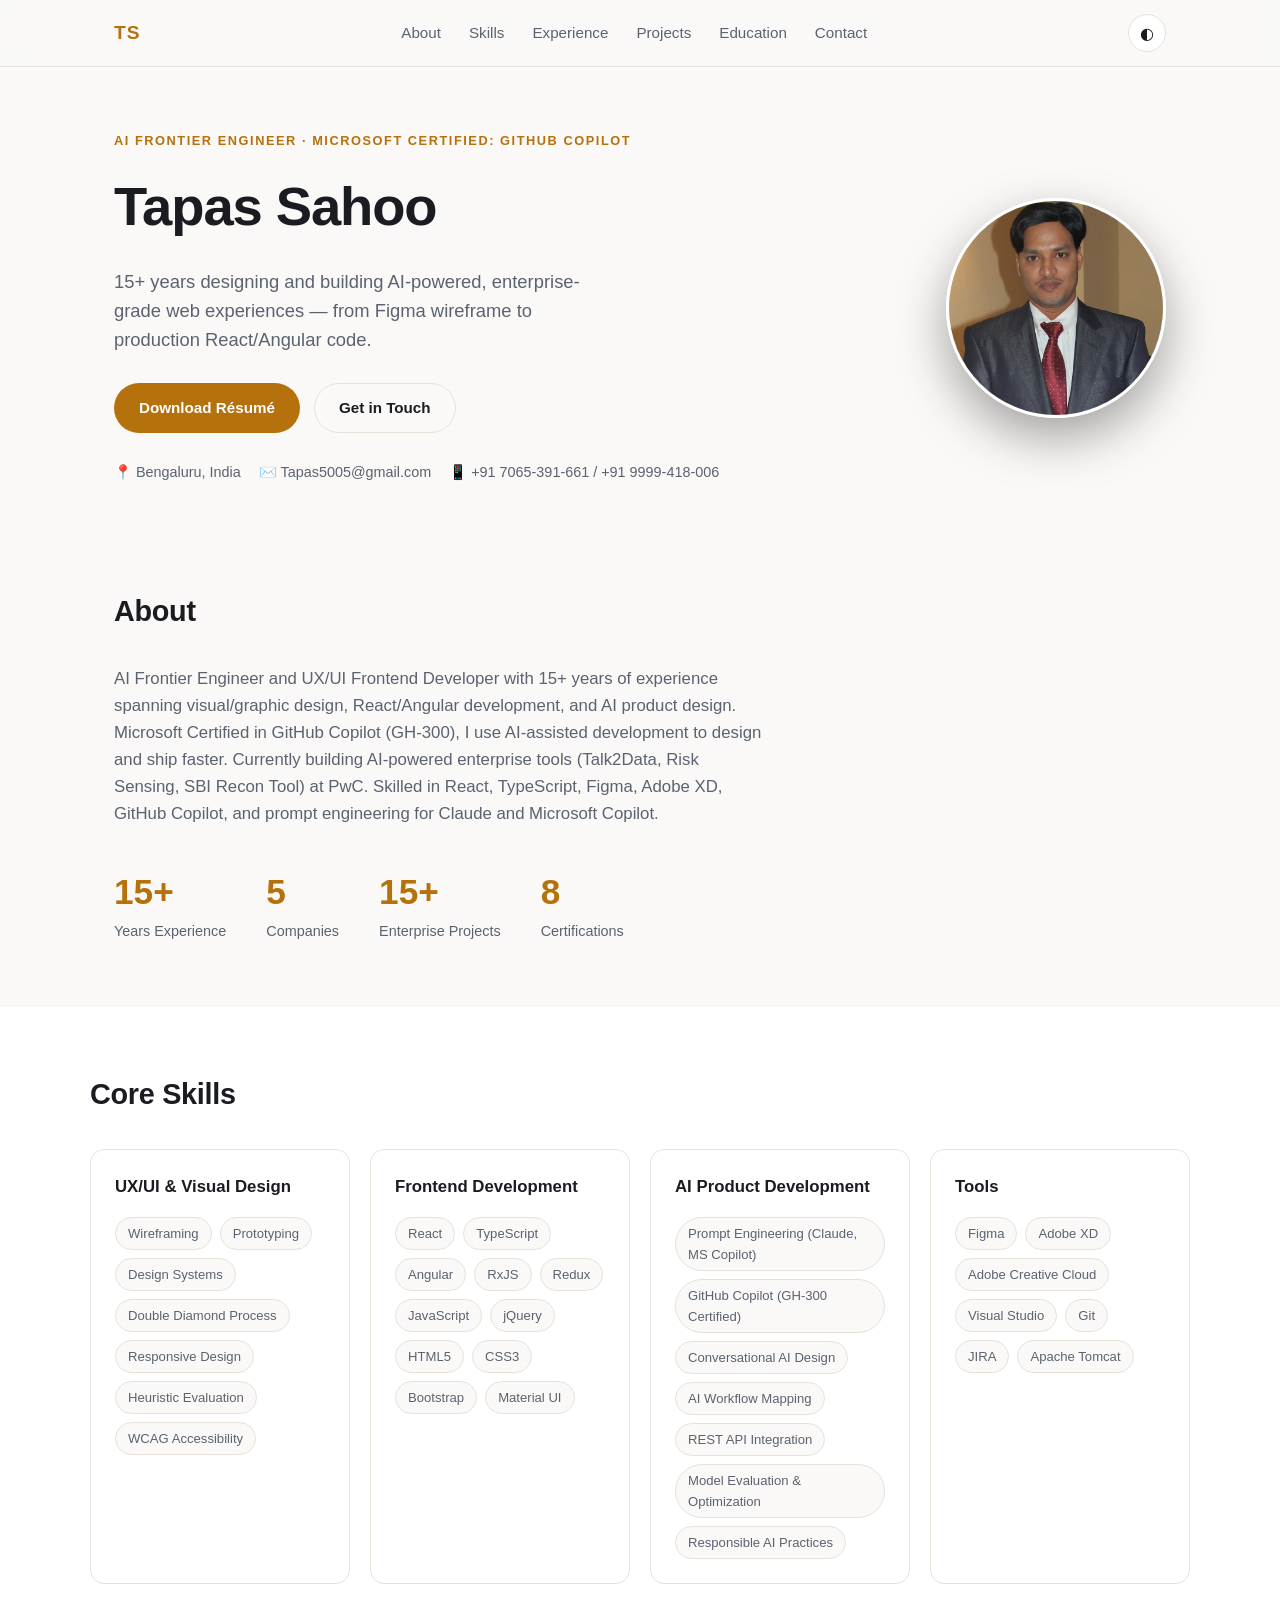
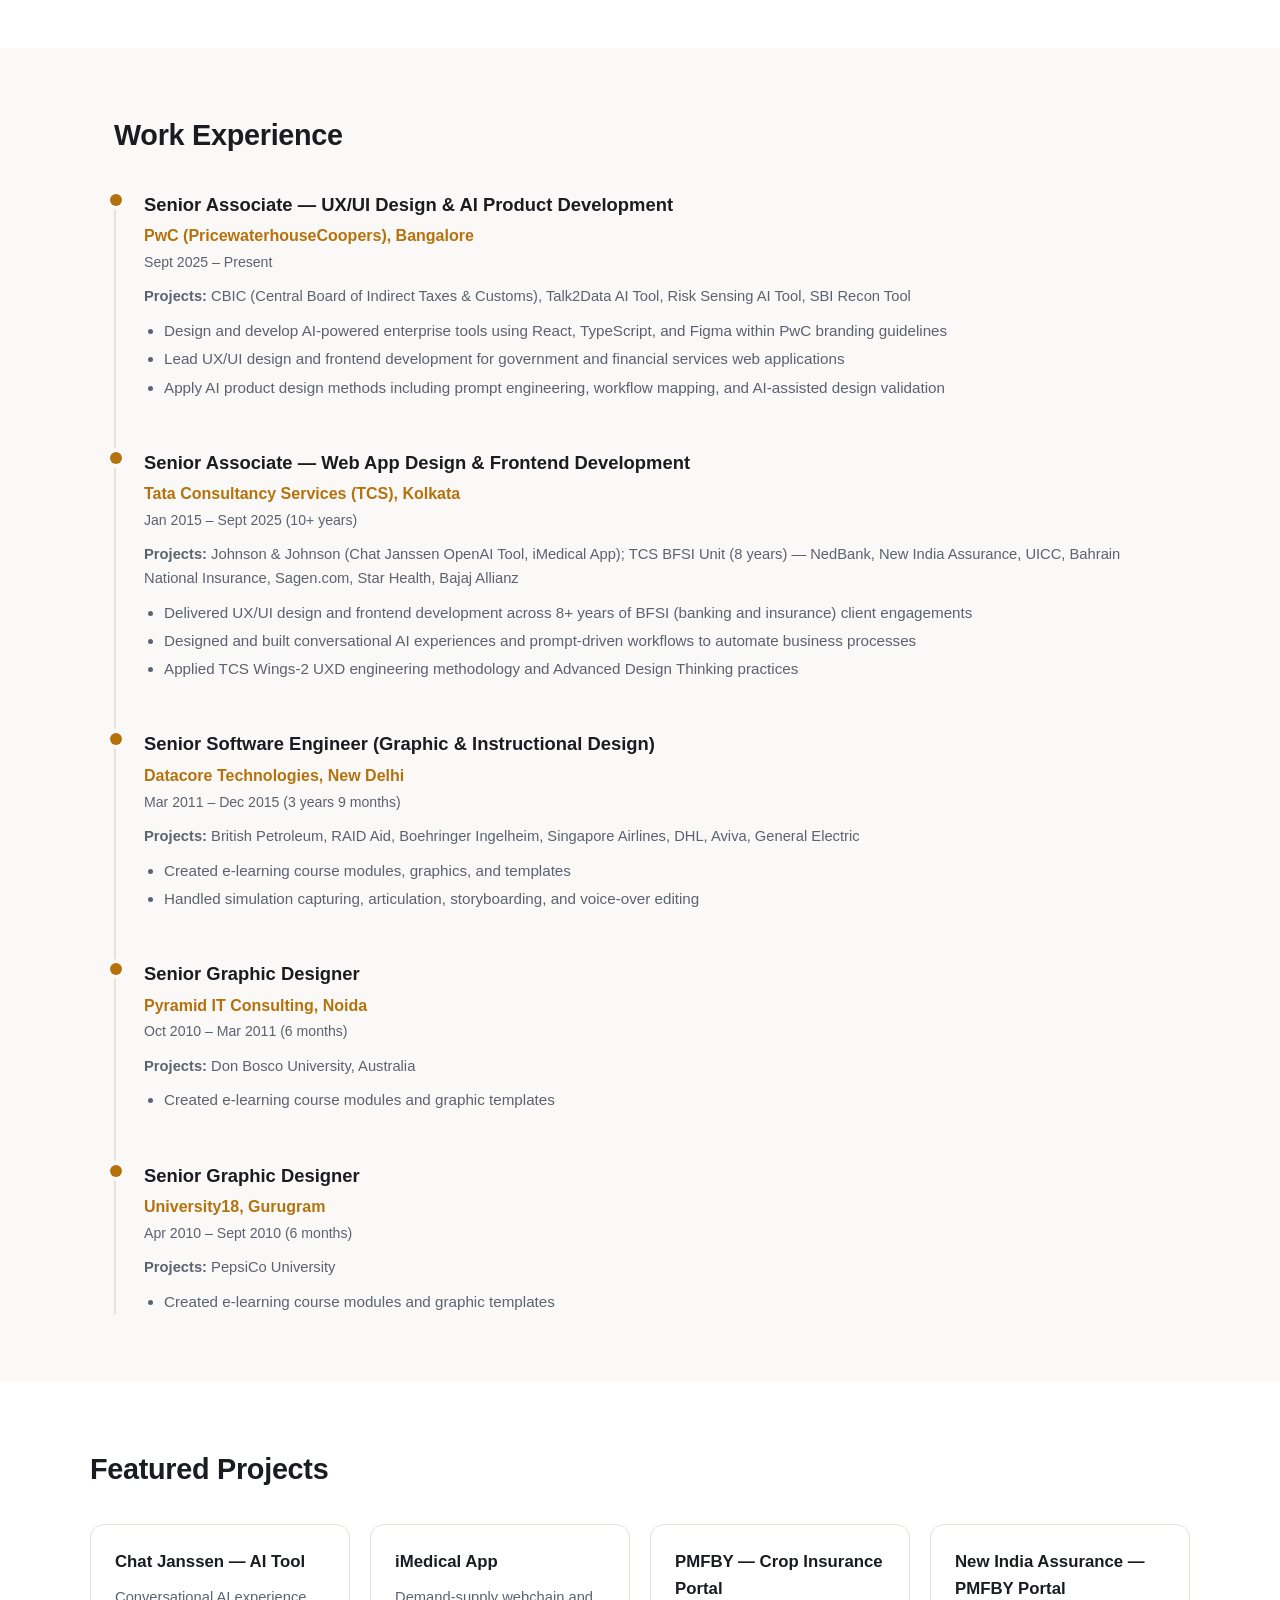
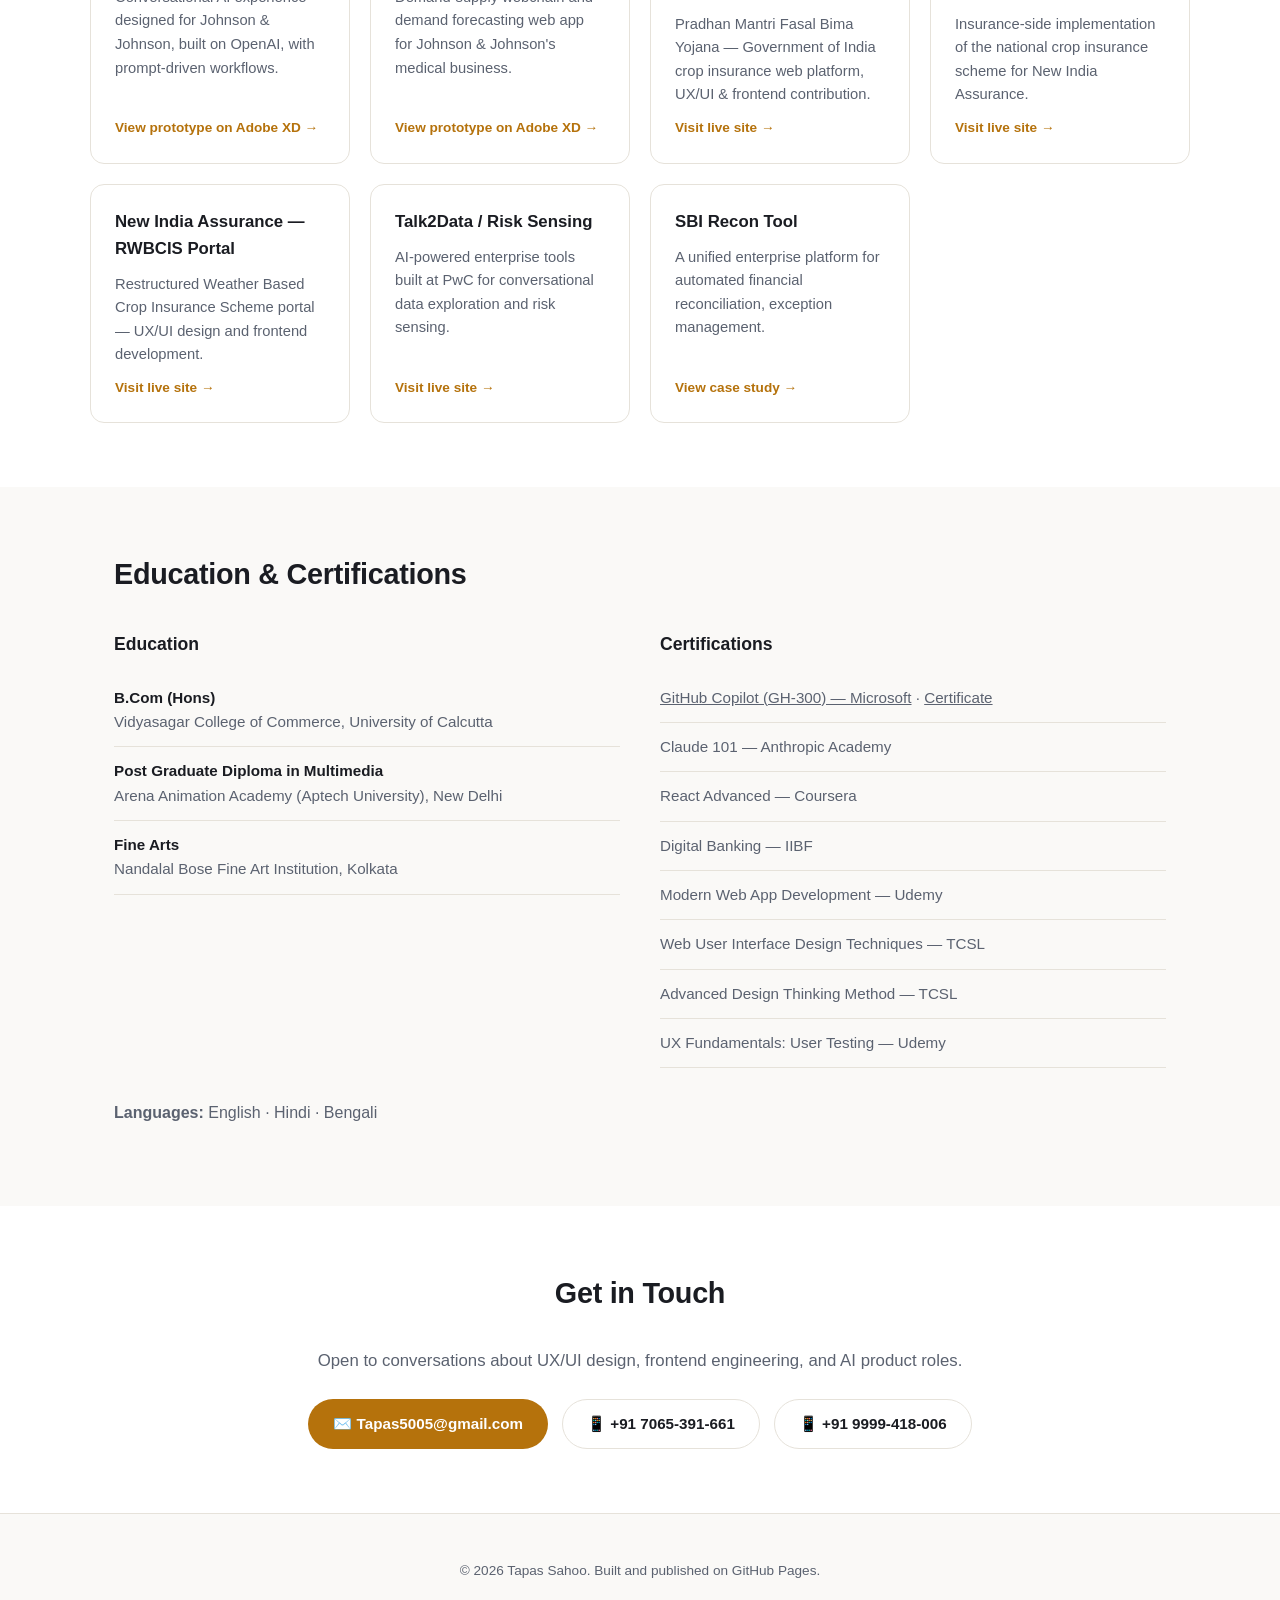
==== index.html @ 39dbfdc1 "Update About section with GitHub Copilot certification Co-Authored-By: Claude Opus 5.5 <noreply@anth" ====
<!DOCTYPE html>
<html lang="en">
<head>
<meta charset="UTF-8">
<meta name="viewport" content="width=device-width, initial-scale=1.0">
<title>Tapas Sahoo — UX/UI Designer &amp; Frontend Developer</title>
<meta name="description" content="Tapas Sahoo — UX/UI Visual Designer, Angular/React Frontend Developer, and AI Product Developer with 15+ years of experience.">
<link rel="icon" href="data:,">
<link rel="stylesheet" href="style.css">
</head>
<body>

<nav id="navbar">
  <div class="nav-inner">
    <a href="#top" class="logo">TS</a>
    <ul class="nav-links">
      <li><a href="#about">About</a></li>
      <li><a href="#skills">Skills</a></li>
      <li><a href="#experience">Experience</a></li>
      <li><a href="#projects">Projects</a></li>
      <li><a href="#education">Education</a></li>
      <li><a href="#contact">Contact</a></li>
    </ul>
    <div class="nav-actions">
      <button id="theme-toggle" aria-label="Toggle color theme">◐</button>
      <button class="nav-toggle" id="nav-toggle" aria-label="Toggle menu">☰</button>
    </div>
  </div>
</nav>

<header id="top" class="hero">
  <div class="hero-inner">
    <div class="hero-text">
      <p class="eyebrow">AI Frontier Engineer · Microsoft Certified: GitHub Copilot</p>
      <h1>Tapas Sahoo</h1>
      <p class="tagline">15+ years designing and building AI-powered, enterprise-grade web experiences — from Figma wireframe to production React/Angular code.</p>
      <div class="hero-cta">
        <a href="assets/Tapas_Sahoo_Resume.pdf" class="btn btn-primary" download>Download Résumé</a>
        <a href="#contact" class="btn btn-outline">Get in Touch</a>
      </div>
      <div class="hero-meta">
        <span>📍 Bengaluru, India</span>
        <span>✉️ Tapas5005@gmail.com</span>
        <span>📱 +91 7065-391-661 / +91 9999-418-006</span>
      </div>
    </div>
    <div class="hero-photo">
      <img src="assets/profile.png" alt="Portrait of Tapas Sahoo">
    </div>
  </div>
</header>

<main>

  <section id="about" class="section">
    <h2 class="section-title">About</h2>
    <p class="about-text">
      AI Frontier Engineer and UX/UI Frontend Developer with 15+ years of experience spanning
      visual/graphic design, React/Angular development, and AI product design. Microsoft Certified in
      GitHub Copilot (GH-300), I use AI-assisted development to design and ship faster. Currently
      building AI-powered enterprise tools (Talk2Data, Risk Sensing, SBI Recon Tool) at PwC. Skilled in
      React, TypeScript, Figma, Adobe XD, GitHub Copilot, and prompt engineering for Claude and
      Microsoft Copilot.
    </p>
    <div class="stat-row">
      <div class="stat"><span class="stat-num">15+</span><span class="stat-label">Years Experience</span></div>
      <div class="stat"><span class="stat-num">5</span><span class="stat-label">Companies</span></div>
      <div class="stat"><span class="stat-num">15+</span><span class="stat-label">Enterprise Projects</span></div>
      <div class="stat"><span class="stat-num">8</span><span class="stat-label">Certifications</span></div>
    </div>
  </section>

  <section id="skills" class="section alt">
    <h2 class="section-title">Core Skills</h2>
    <div class="skills-grid">
      <div class="skill-card">
        <h3>UX/UI &amp; Visual Design</h3>
        <ul class="tag-list">
          <li>Wireframing</li><li>Prototyping</li><li>Design Systems</li>
          <li>Double Diamond Process</li><li>Responsive Design</li>
          <li>Heuristic Evaluation</li><li>WCAG Accessibility</li>
        </ul>
      </div>
      <div class="skill-card">
        <h3>Frontend Development</h3>
        <ul class="tag-list">
          <li>React</li><li>TypeScript</li><li>Angular</li><li>RxJS</li>
          <li>Redux</li><li>JavaScript</li><li>jQuery</li><li>HTML5</li><li>CSS3</li>
          <li>Bootstrap</li><li>Material UI</li>
        </ul>
      </div>
      <div class="skill-card">
        <h3>AI Product Development</h3>
        <ul class="tag-list">
          <li>Prompt Engineering (Claude, MS Copilot)</li>
          <li>GitHub Copilot (GH-300 Certified)</li>
          <li>Conversational AI Design</li>
          <li>AI Workflow Mapping</li>
          <li>REST API Integration</li>
          <li>Model Evaluation &amp; Optimization</li>
          <li>Responsible AI Practices</li>
        </ul>
      </div>
      <div class="skill-card">
        <h3>Tools</h3>
        <ul class="tag-list">
          <li>Figma</li><li>Adobe XD</li><li>Adobe Creative Cloud</li>
          <li>Visual Studio</li><li>Git</li><li>JIRA</li><li>Apache Tomcat</li>
        </ul>
      </div>
    </div>
  </section>

  <section id="experience" class="section">
    <h2 class="section-title">Work Experience</h2>
    <div class="timeline">

      <div class="timeline-item">
        <div class="timeline-marker"></div>
        <div class="timeline-content">
          <h3>Senior Associate — UX/UI Design &amp; AI Product Development</h3>
          <p class="org">PwC (PricewaterhouseCoopers), Bangalore</p>
          <p class="period">Sept 2025 – Present</p>
          <p class="projects"><strong>Projects:</strong> CBIC (Central Board of Indirect Taxes &amp; Customs), Talk2Data AI Tool, Risk Sensing AI Tool, SBI Recon Tool</p>
          <ul>
            <li>Design and develop AI-powered enterprise tools using React, TypeScript, and Figma within PwC branding guidelines</li>
            <li>Lead UX/UI design and frontend development for government and financial services web applications</li>
            <li>Apply AI product design methods including prompt engineering, workflow mapping, and AI-assisted design validation</li>
          </ul>
        </div>
      </div>

      <div class="timeline-item">
        <div class="timeline-marker"></div>
        <div class="timeline-content">
          <h3>Senior Associate — Web App Design &amp; Frontend Development</h3>
          <p class="org">Tata Consultancy Services (TCS), Kolkata</p>
          <p class="period">Jan 2015 – Sept 2025 (10+ years)</p>
          <p class="projects"><strong>Projects:</strong> Johnson &amp; Johnson (Chat Janssen OpenAI Tool, iMedical App); TCS BFSI Unit (8 years) — NedBank, New India Assurance, UICC, Bahrain National Insurance, Sagen.com, Star Health, Bajaj Allianz</p>
          <ul>
            <li>Delivered UX/UI design and frontend development across 8+ years of BFSI (banking and insurance) client engagements</li>
            <li>Designed and built conversational AI experiences and prompt-driven workflows to automate business processes</li>
            <li>Applied TCS Wings-2 UXD engineering methodology and Advanced Design Thinking practices</li>
          </ul>
        </div>
      </div>

      <div class="timeline-item">
        <div class="timeline-marker"></div>
        <div class="timeline-content">
          <h3>Senior Software Engineer (Graphic &amp; Instructional Design)</h3>
          <p class="org">Datacore Technologies, New Delhi</p>
          <p class="period">Mar 2011 – Dec 2015 (3 years 9 months)</p>
          <p class="projects"><strong>Projects:</strong> British Petroleum, RAID Aid, Boehringer Ingelheim, Singapore Airlines, DHL, Aviva, General Electric</p>
          <ul>
            <li>Created e-learning course modules, graphics, and templates</li>
            <li>Handled simulation capturing, articulation, storyboarding, and voice-over editing</li>
          </ul>
        </div>
      </div>

      <div class="timeline-item">
        <div class="timeline-marker"></div>
        <div class="timeline-content">
          <h3>Senior Graphic Designer</h3>
          <p class="org">Pyramid IT Consulting, Noida</p>
          <p class="period">Oct 2010 – Mar 2011 (6 months)</p>
          <p class="projects"><strong>Projects:</strong> Don Bosco University, Australia</p>
          <ul><li>Created e-learning course modules and graphic templates</li></ul>
        </div>
      </div>

      <div class="timeline-item">
        <div class="timeline-marker"></div>
        <div class="timeline-content">
          <h3>Senior Graphic Designer</h3>
          <p class="org">University18, Gurugram</p>
          <p class="period">Apr 2010 – Sept 2010 (6 months)</p>
          <p class="projects"><strong>Projects:</strong> PepsiCo University</p>
          <ul><li>Created e-learning course modules and graphic templates</li></ul>
        </div>
      </div>

    </div>
  </section>

  <section id="projects" class="section alt">
    <h2 class="section-title">Featured Projects</h2>
    <div class="project-grid">

      <a class="project-card" href="https://xd.adobe.com/view/4ef59ac8-f521-4678-82f8-62ddf2e385e3-1ba6/?fullscreen" target="_blank" rel="noopener">
        <h3>Chat Janssen — AI Tool</h3>
        <p>Conversational AI experience designed for Johnson &amp; Johnson, built on OpenAI, with prompt-driven workflows.</p>
        <span class="project-link">View prototype on Adobe XD →</span>
      </a>

      <a class="project-card" href="https://xd.adobe.com/view/1dfa11c8-effb-48db-a36b-4af585bb4c4a-48a9/?fullscreen" target="_blank" rel="noopener">
        <h3>iMedical App</h3>
        <p>Demand-supply webchain and demand forecasting web app for Johnson &amp; Johnson's medical business.</p>
        <span class="project-link">View prototype on Adobe XD →</span>
      </a>

      <a class="project-card" href="https://pmfby.gov.in/" target="_blank" rel="noopener">
        <h3>PMFBY — Crop Insurance Portal</h3>
        <p>Pradhan Mantri Fasal Bima Yojana — Government of India crop insurance web platform, UX/UI &amp; frontend contribution.</p>
        <span class="project-link">Visit live site →</span>
      </a>

      <a class="project-card" href="https://www.newindia.co.in/portal/PMFBY/pmfby.html" target="_blank" rel="noopener">
        <h3>New India Assurance — PMFBY Portal</h3>
        <p>Insurance-side implementation of the national crop insurance scheme for New India Assurance.</p>
        <span class="project-link">Visit live site →</span>
      </a>

      <a class="project-card" href="https://www.newindia.co.in/portal/RWBCIS/rwbcis.html" target="_blank" rel="noopener">
        <h3>New India Assurance — RWBCIS Portal</h3>
        <p>Restructured Weather Based Crop Insurance Scheme portal — UX/UI design and frontend development.</p>
        <span class="project-link">Visit live site →</span>
      </a>

      <a class="project-card" href="https://x5z1m-wa-windows-fmffdzadd9e8hzhd.centralindia-01.azurewebsites.net/" target="_blank" rel="noopener">
        <h3>Talk2Data / Risk Sensing</h3>
        <p>AI-powered enterprise tools built at PwC for conversational data exploration and risk sensing.</p>
        <span class="project-link">Visit live site →</span>
      </a>

      <a class="project-card" href="sbi-recon-case-study.html">
        <h3>SBI Recon Tool</h3>
        <p>A unified enterprise platform for automated financial reconciliation, exception management.</p>
        <span class="project-link">View case study →</span>
      </a>

    </div>
  </section>

  <section id="education" class="section">
    <h2 class="section-title">Education &amp; Certifications</h2>
    <div class="two-col">
      <div>
        <h3 class="sub-title">Education</h3>
        <ul class="plain-list">
          <li><strong>B.Com (Hons)</strong><br>Vidyasagar College of Commerce, University of Calcutta</li>
          <li><strong>Post Graduate Diploma in Multimedia</strong><br>Arena Animation Academy (Aptech University), New Delhi</li>
          <li><strong>Fine Arts</strong><br>Nandalal Bose Fine Art Institution, Kolkata</li>
        </ul>
      </div>
      <div>
        <h3 class="sub-title">Certifications</h3>
        <ul class="plain-list">
          <li><a href="https://learn.microsoft.com/en-us/users/tapassahoo-8082/credentials/certification/github-copilot?tab=credentials-tab" target="_blank" rel="noopener">GitHub Copilot (GH-300) — Microsoft</a> · <a href="assets/Certification%20-%20MS-GH-300.pdf" target="_blank" rel="noopener">Certificate</a></li>
          <li>Claude 101 — Anthropic Academy</li>
          <li>React Advanced — Coursera</li>
          <li>Digital Banking — IIBF</li>
          <li>Modern Web App Development — Udemy</li>
          <li>Web User Interface Design Techniques — TCSL</li>
          <li>Advanced Design Thinking Method — TCSL</li>
          <li>UX Fundamentals: User Testing — Udemy</li>
        </ul>
      </div>
    </div>
    <p class="languages"><strong>Languages:</strong> English · Hindi · Bengali</p>
  </section>

  <section id="contact" class="section alt contact-section">
    <h2 class="section-title">Get in Touch</h2>
    <p class="about-text">Open to conversations about UX/UI design, frontend engineering, and AI product roles.</p>
    <div class="contact-links">
      <a href="mailto:Tapas5005@gmail.com" class="btn btn-primary">✉️ Tapas5005@gmail.com</a>
      <a href="tel:+917065391661" class="btn btn-outline">📱 +91 7065-391-661</a>
      <a href="tel:+919999418006" class="btn btn-outline">📱 +91 9999-418-006</a>
    </div>
  </section>

</main>

<footer>
  <p>&copy; <span id="year"></span> Tapas Sahoo. Built and published on GitHub Pages.</p>
</footer>

<script src="script.js"></script>
</body>
</html>
---- style.css ----
:root {
  --bg: #0f1115;
  --bg-alt: #161923;
  --surface: #1c2030;
  --text: #eef0f4;
  --text-muted: #a3aab8;
  --accent: #e8a13d;
  --accent-text: #1a1200;
  --border: #2a2f42;
  --radius: 14px;
  --max-width: 1100px;
}

:root[data-theme="light"] {
  --bg: #faf9f7;
  --bg-alt: #ffffff;
  --surface: #ffffff;
  --text: #1a1c22;
  --text-muted: #5b6270;
  --accent: #b5720c;
  --accent-text: #ffffff;
  --border: #e6e2da;
}

@media (prefers-color-scheme: light) {
  :root:not([data-theme="dark"]) {
    --bg: #faf9f7;
    --bg-alt: #ffffff;
    --surface: #ffffff;
    --text: #1a1c22;
    --text-muted: #5b6270;
    --accent: #b5720c;
    --accent-text: #ffffff;
    --border: #e6e2da;
  }
}

* { box-sizing: border-box; }

html { scroll-behavior: smooth; }

body {
  margin: 0;
  background: var(--bg);
  color: var(--text);
  font-family: -apple-system, BlinkMacSystemFont, "Segoe UI", Roboto, Helvetica, Arial, sans-serif;
  line-height: 1.6;
  transition: background 0.2s ease, color 0.2s ease;
}

a { color: inherit; }

img { max-width: 100%; display: block; }

/* Nav */
#navbar {
  position: sticky;
  top: 0;
  z-index: 50;
  background: color-mix(in srgb, var(--bg) 85%, transparent);
  backdrop-filter: blur(10px);
  border-bottom: 1px solid var(--border);
}

.nav-inner {
  max-width: var(--max-width);
  margin: 0 auto;
  padding: 14px 24px;
  display: flex;
  align-items: center;
  justify-content: space-between;
  gap: 16px;
}

.logo {
  font-weight: 700;
  font-size: 1.2rem;
  text-decoration: none;
  color: var(--accent);
  letter-spacing: 0.05em;
}

.nav-links {
  list-style: none;
  display: flex;
  gap: 28px;
  margin: 0;
  padding: 0;
}

.nav-links a {
  text-decoration: none;
  color: var(--text-muted);
  font-size: 0.95rem;
  font-weight: 500;
}

.nav-links a:hover { color: var(--accent); }

.nav-actions { display: flex; align-items: center; gap: 8px; }

#theme-toggle, .nav-toggle {
  background: var(--surface);
  border: 1px solid var(--border);
  color: var(--text);
  width: 38px;
  height: 38px;
  border-radius: 50%;
  cursor: pointer;
  font-size: 1rem;
}

.nav-toggle { display: none; border-radius: 8px; }

/* Hero */
.hero {
  max-width: var(--max-width);
  margin: 0 auto;
  padding: 64px 24px 40px;
}

.hero-inner {
  display: flex;
  align-items: center;
  gap: 48px;
  justify-content: space-between;
}

.hero-text { flex: 1 1 480px; }

.eyebrow {
  color: var(--accent);
  text-transform: uppercase;
  letter-spacing: 0.12em;
  font-size: 0.8rem;
  font-weight: 700;
  margin: 0 0 12px;
}

.hero h1 {
  font-size: clamp(2.2rem, 5vw, 3.4rem);
  margin: 0 0 16px;
  font-weight: 800;
  letter-spacing: -0.02em;
}

.tagline {
  color: var(--text-muted);
  font-size: 1.15rem;
  max-width: 46ch;
  margin: 0 0 28px;
}

.hero-cta { display: flex; gap: 14px; flex-wrap: wrap; margin-bottom: 28px; }

.btn {
  display: inline-block;
  padding: 12px 24px;
  border-radius: 999px;
  text-decoration: none;
  font-weight: 600;
  font-size: 0.95rem;
  border: 1px solid transparent;
  transition: transform 0.15s ease, opacity 0.15s ease;
}

.btn:hover { transform: translateY(-2px); }

.btn-primary { background: var(--accent); color: var(--accent-text); }

.btn-outline { border-color: var(--border); color: var(--text); }

.hero-meta {
  display: flex;
  flex-wrap: wrap;
  gap: 18px;
  color: var(--text-muted);
  font-size: 0.9rem;
}

.hero-photo {
  flex: 0 0 220px;
  width: 220px;
  height: 220px;
  border-radius: 50%;
  overflow: hidden;
  border: 3px solid var(--surface);
  box-shadow: 0 20px 50px rgba(0,0,0,0.35);
}

.hero-photo img { width: 100%; height: 100%; object-fit: cover; }

/* Sections */
.section {
  max-width: var(--max-width);
  margin: 0 auto;
  padding: 64px 24px;
}

.section.alt { background: var(--bg-alt); max-width: 100%; }
.section.alt > * { max-width: var(--max-width); margin-left: auto; margin-right: auto; }
.section.alt .skills-grid,
.section.alt .project-grid { max-width: var(--max-width); margin-left: auto; margin-right: auto; }

.section-title {
  font-size: 1.8rem;
  font-weight: 800;
  margin: 0 0 32px;
  letter-spacing: -0.01em;
}

.about-text {
  color: var(--text-muted);
  font-size: 1.05rem;
  max-width: 70ch;
}

.stat-row {
  display: flex;
  gap: 40px;
  flex-wrap: wrap;
  margin-top: 36px;
}

.stat { display: flex; flex-direction: column; }

.stat-num { font-size: 2.2rem; font-weight: 800; color: var(--accent); }

.stat-label { color: var(--text-muted); font-size: 0.9rem; }

/* Skills */
.skills-grid {
  display: grid;
  grid-template-columns: repeat(auto-fit, minmax(240px, 1fr));
  gap: 20px;
}

.skill-card {
  background: var(--surface);
  border: 1px solid var(--border);
  border-radius: var(--radius);
  padding: 24px;
}

.skill-card h3 { margin: 0 0 16px; font-size: 1.05rem; }

.tag-list {
  list-style: none;
  padding: 0;
  margin: 0;
  display: flex;
  flex-wrap: wrap;
  gap: 8px;
}

.tag-list li {
  background: var(--bg);
  border: 1px solid var(--border);
  padding: 5px 12px;
  border-radius: 999px;
  font-size: 0.82rem;
  color: var(--text-muted);
}

/* Timeline */
.timeline { position: relative; padding-left: 28px; border-left: 2px solid var(--border); }

.timeline-item { position: relative; padding-bottom: 44px; }

.timeline-item:last-child { padding-bottom: 0; }

.timeline-marker {
  position: absolute;
  left: -34px;
  top: 4px;
  width: 12px;
  height: 12px;
  border-radius: 50%;
  background: var(--accent);
  box-shadow: 0 0 0 4px var(--bg);
}

.timeline-content h3 { margin: 0 0 4px; font-size: 1.15rem; }

.org { margin: 0; font-weight: 600; color: var(--accent); }

.period { margin: 2px 0 12px; color: var(--text-muted); font-size: 0.88rem; }

.projects { color: var(--text-muted); font-size: 0.92rem; margin: 0 0 10px; }

.timeline-content ul { margin: 0; padding-left: 20px; color: var(--text-muted); font-size: 0.95rem; }

.timeline-content li { margin-bottom: 4px; }

/* Projects */
.project-grid {
  display: grid;
  grid-template-columns: repeat(auto-fit, minmax(260px, 1fr));
  gap: 20px;
}

.project-card {
  background: var(--surface);
  border: 1px solid var(--border);
  border-radius: var(--radius);
  padding: 24px;
  text-decoration: none;
  color: var(--text);
  display: flex;
  flex-direction: column;
  gap: 10px;
  transition: transform 0.15s ease, border-color 0.15s ease;
}

.project-card:hover { transform: translateY(-3px); border-color: var(--accent); }

.project-card h3 { margin: 0; font-size: 1.05rem; }

.project-card p { margin: 0; color: var(--text-muted); font-size: 0.92rem; flex: 1; }

.project-link { color: var(--accent); font-size: 0.85rem; font-weight: 600; }

.project-link-muted { color: var(--text-muted); }

.project-card-static { cursor: default; }
.project-card-static:hover { transform: none; border-color: var(--border); }

/* Education */
.two-col {
  display: grid;
  grid-template-columns: repeat(auto-fit, minmax(260px, 1fr));
  gap: 40px;
}

.sub-title { font-size: 1.1rem; margin: 0 0 16px; }

.plain-list { list-style: none; padding: 0; margin: 0; }

.plain-list li {
  padding: 12px 0;
  border-bottom: 1px solid var(--border);
  color: var(--text-muted);
  font-size: 0.95rem;
}

.plain-list li strong { color: var(--text); }

.languages { margin-top: 32px; color: var(--text-muted); }

/* Contact */
.contact-section { text-align: center; }

.contact-links {
  display: flex;
  gap: 14px;
  justify-content: center;
  flex-wrap: wrap;
  margin-top: 24px;
}

footer {
  text-align: center;
  padding: 32px 24px;
  color: var(--text-muted);
  font-size: 0.85rem;
  border-top: 1px solid var(--border);
}

/* Responsive */
@media (max-width: 720px) {
  .hero-inner { flex-direction: column-reverse; text-align: center; }
  .hero-cta, .hero-meta, .contact-links { justify-content: center; }
  .nav-links {
    display: none;
    position: absolute;
    top: 100%;
    left: 0;
    right: 0;
    background: var(--bg-alt);
    border-bottom: 1px solid var(--border);
    flex-direction: column;
    gap: 0;
    padding: 8px 24px;
  }
  .nav-links.open { display: flex; }
  .nav-links li { padding: 12px 0; border-bottom: 1px solid var(--border); }
  .nav-links li:last-child { border-bottom: none; }
  .nav-toggle { display: inline-block; }
  .hero-photo { width: 160px; height: 160px; }
}
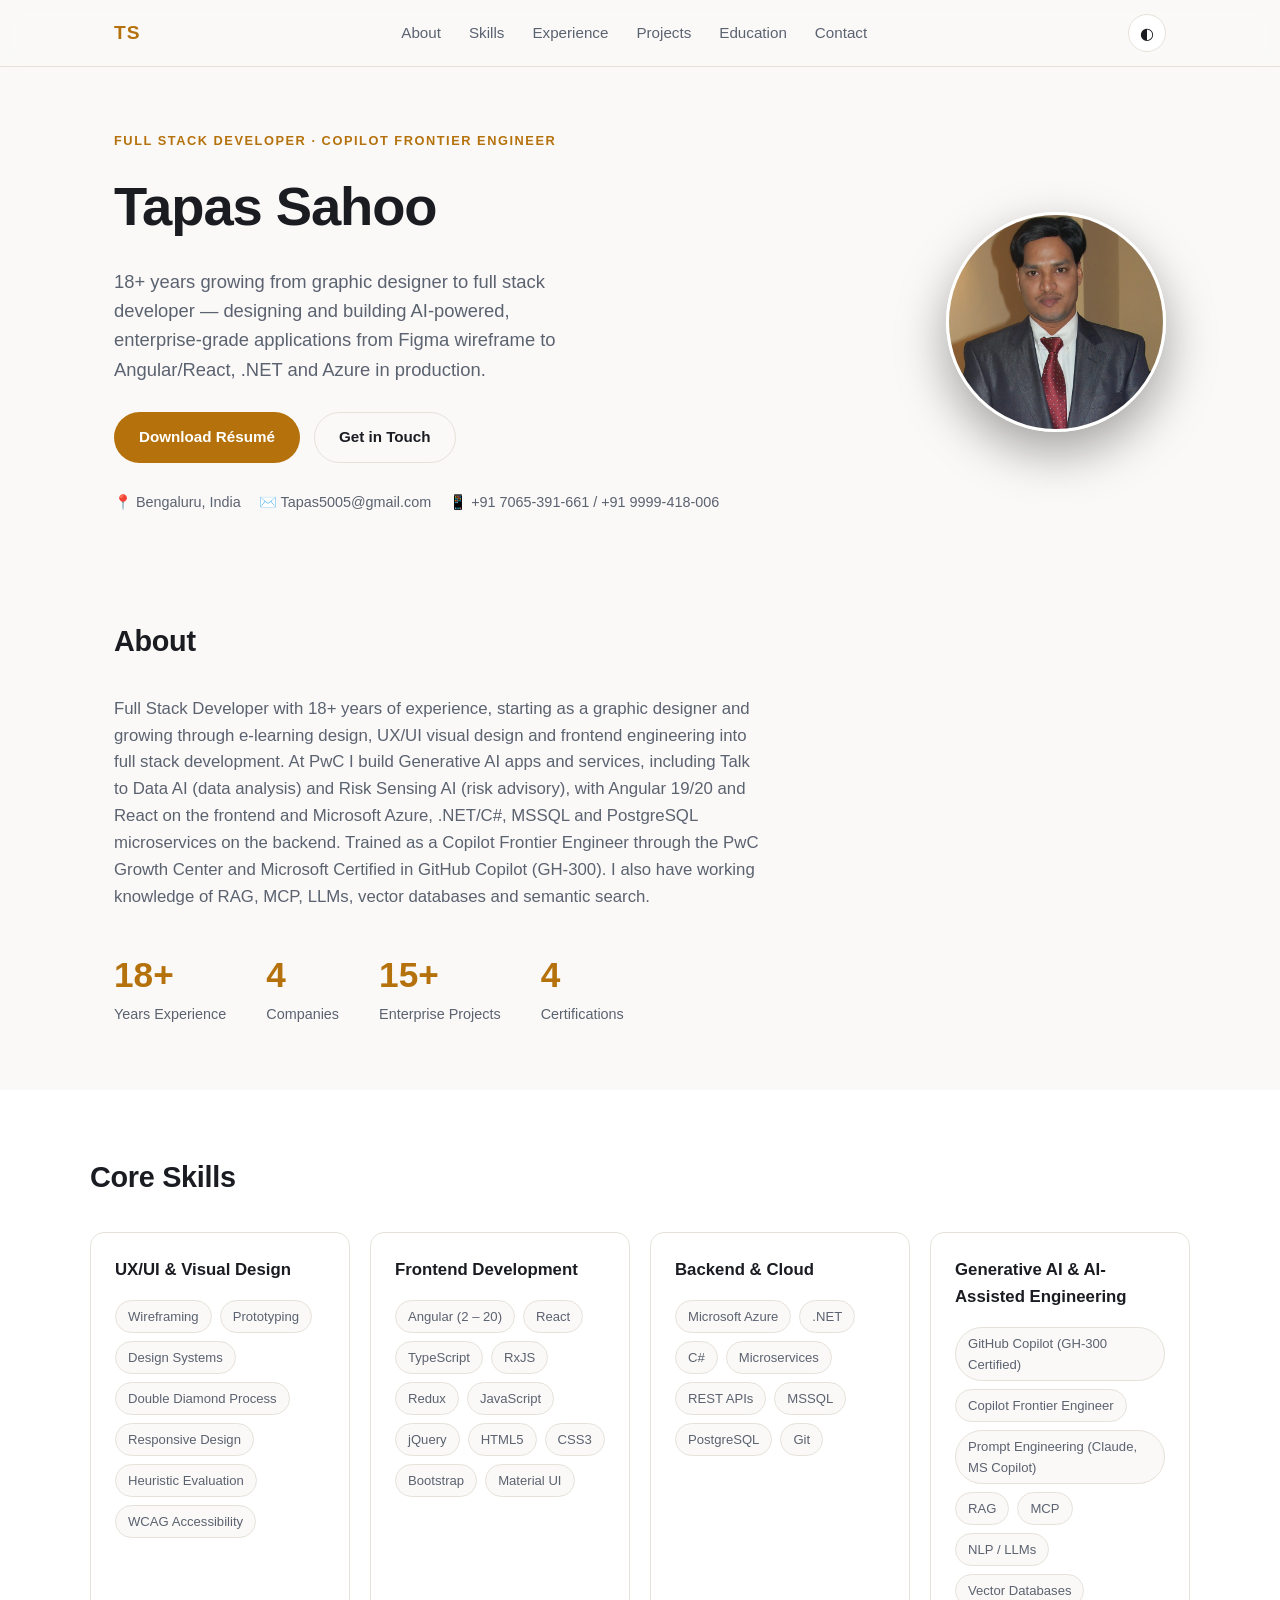
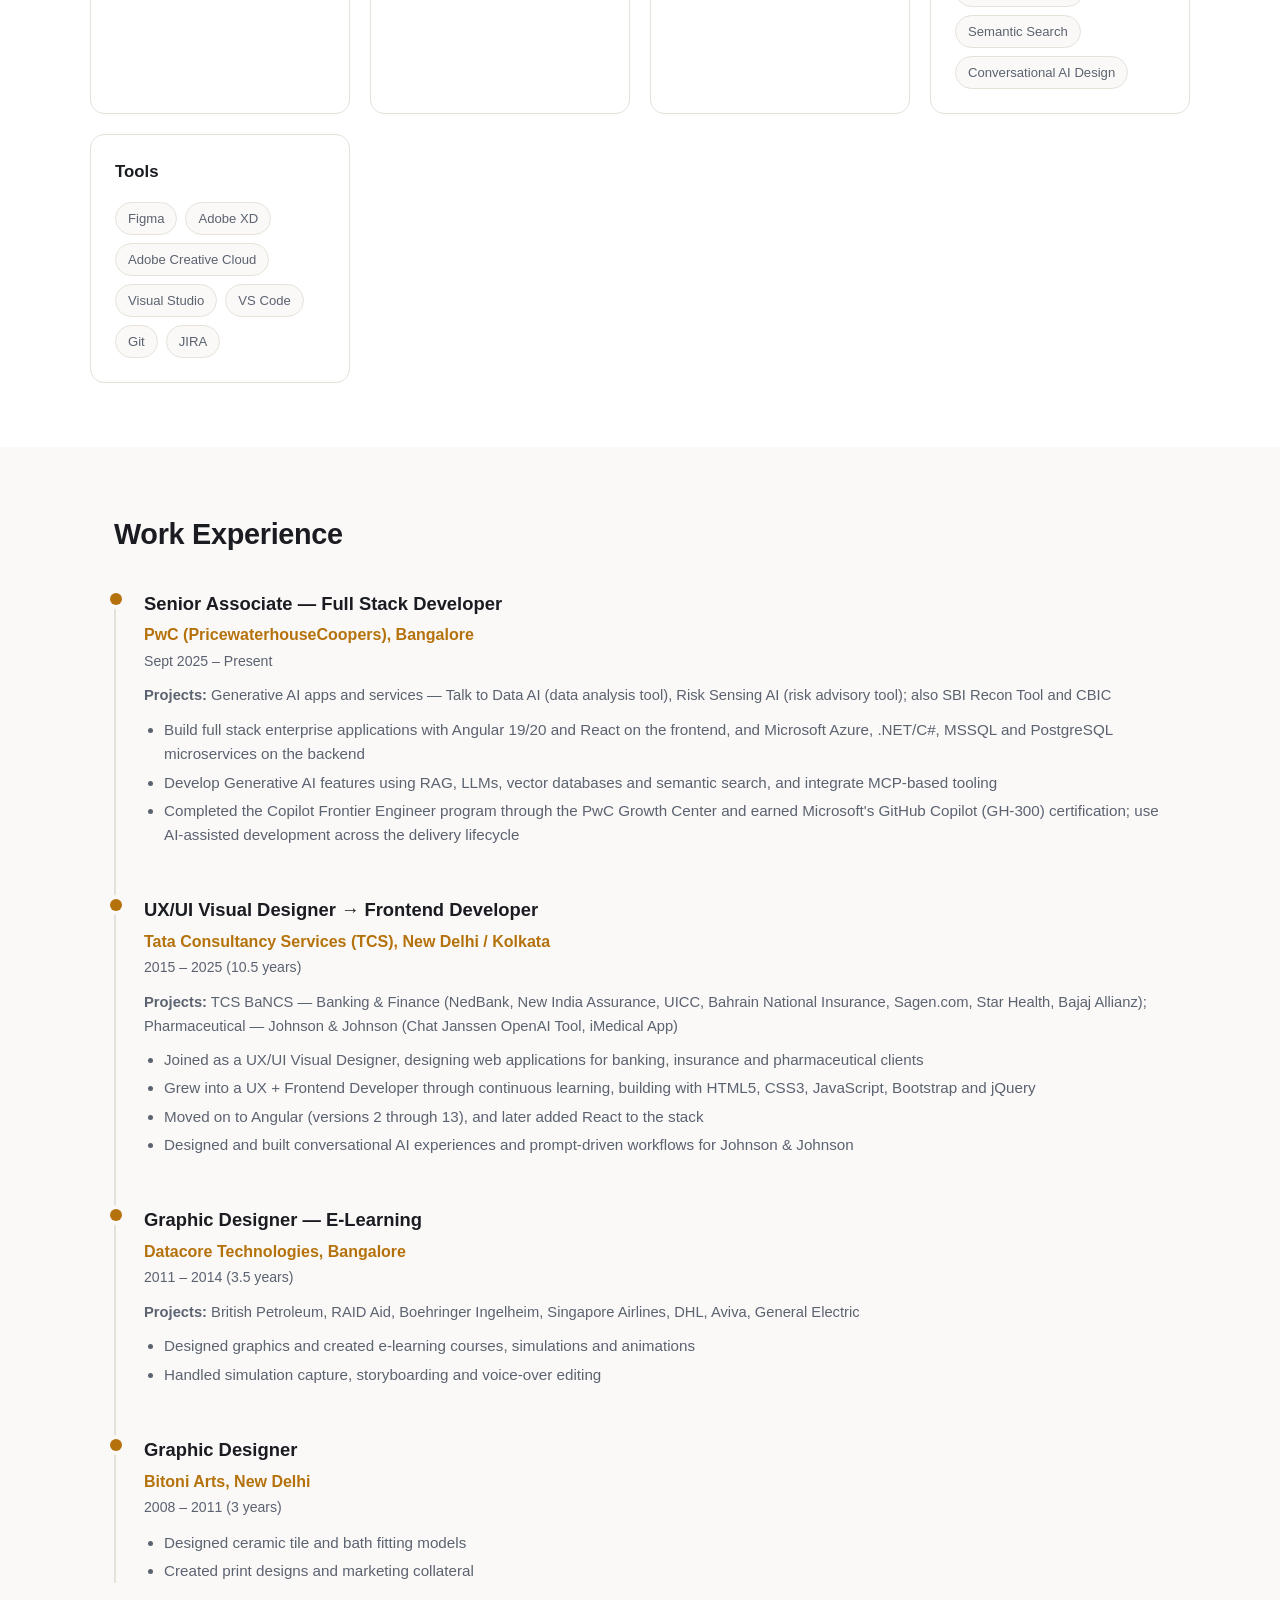
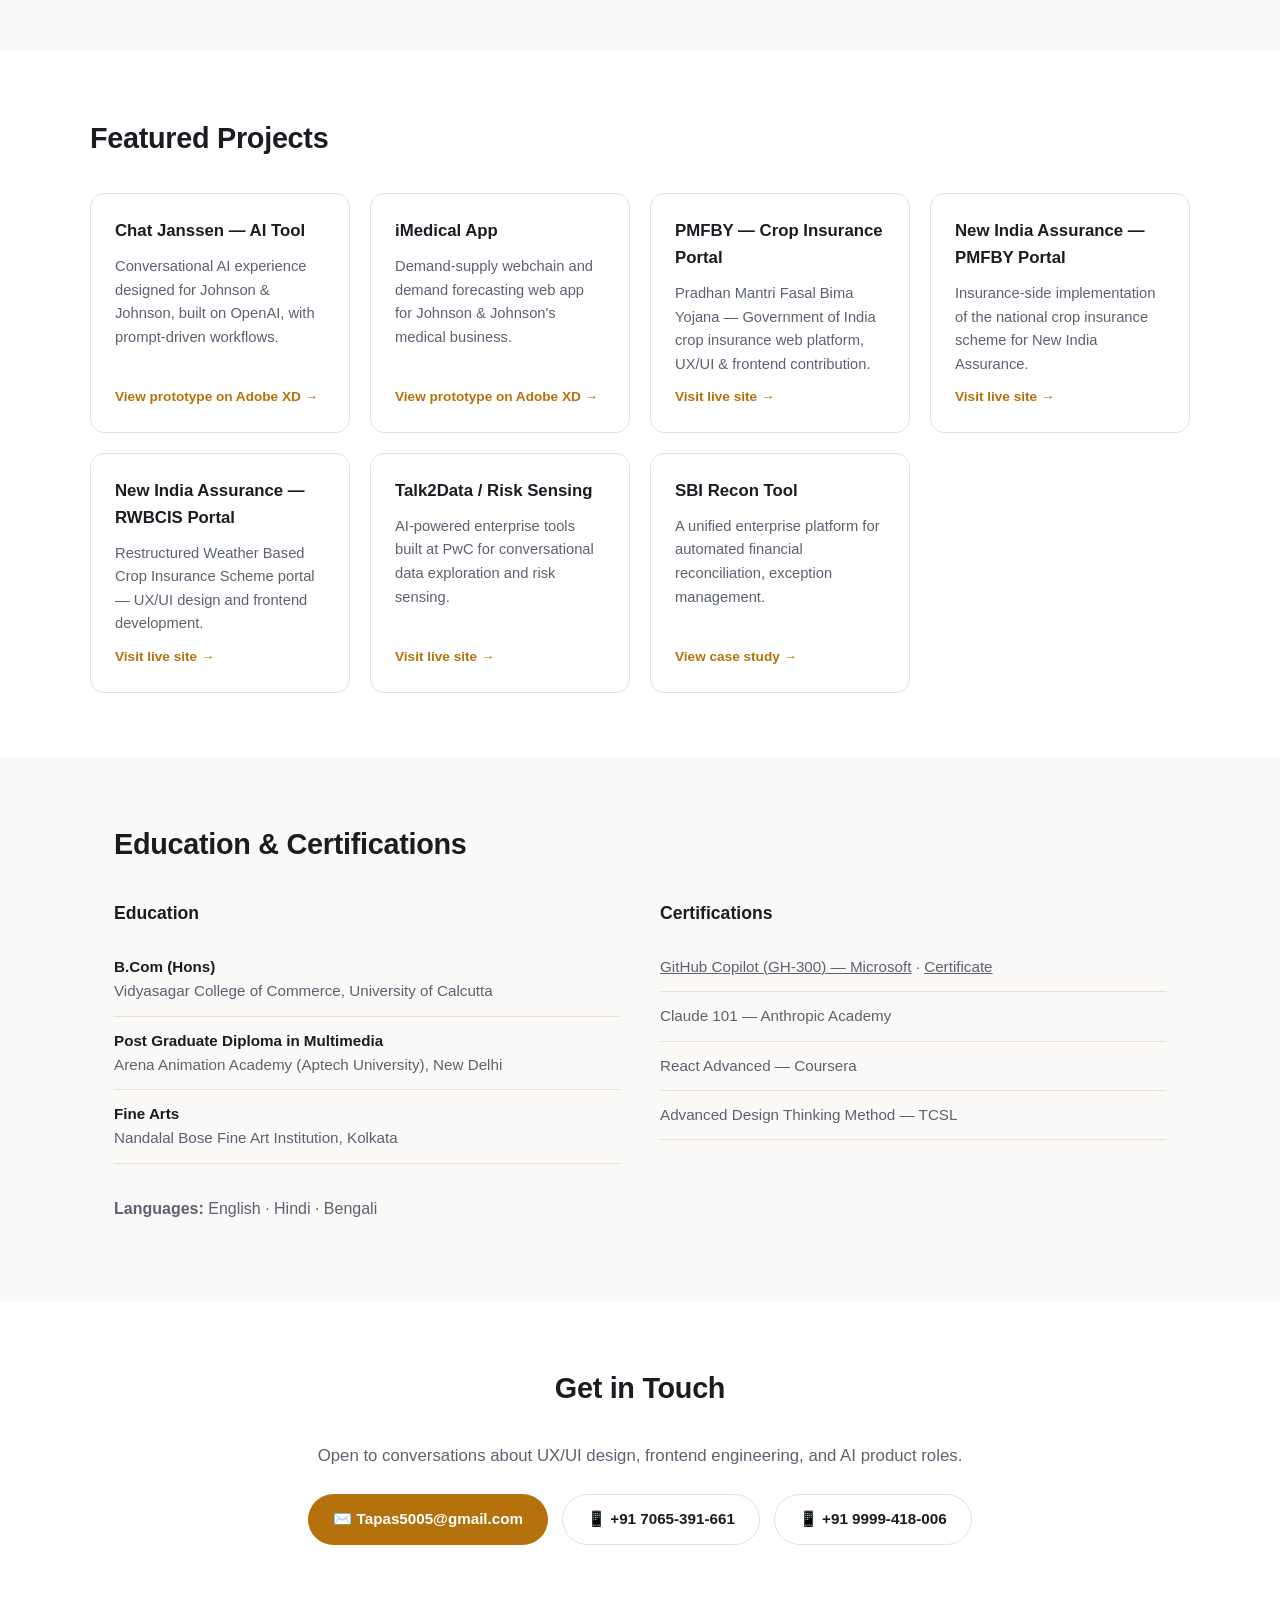
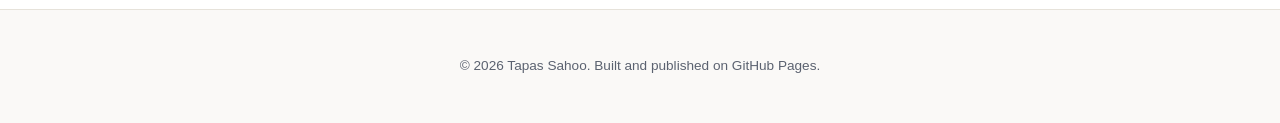
==== commit 21d1722f: "Update resume and portfolio: full stack role, career history, certifications Co-Authored-By: Claude " ====
--- a/index.html
+++ b/index.html
@@ -3,8 +3,8 @@
 <head>
 <meta charset="UTF-8">
 <meta name="viewport" content="width=device-width, initial-scale=1.0">
-<title>Tapas Sahoo — UX/UI Designer &amp; Frontend Developer</title>
-<meta name="description" content="Tapas Sahoo — UX/UI Visual Designer, Angular/React Frontend Developer, and AI Product Developer with 15+ years of experience.">
+<title>Tapas Sahoo — Full Stack Developer &amp; UX/UI Designer</title>
+<meta name="description" content="Tapas Sahoo — Full Stack Developer (Angular/React, .NET, Azure), UX/UI Designer and Copilot Frontier Engineer with 18+ years of experience.">
 <link rel="icon" href="data:,">
 <link rel="stylesheet" href="style.css">
 </head>
@@ -31,9 +31,9 @@
 <header id="top" class="hero">
   <div class="hero-inner">
     <div class="hero-text">
-      <p class="eyebrow">AI Frontier Engineer · Microsoft Certified: GitHub Copilot</p>
+      <p class="eyebrow">Full Stack Developer · Copilot Frontier Engineer</p>
       <h1>Tapas Sahoo</h1>
-      <p class="tagline">15+ years designing and building AI-powered, enterprise-grade web experiences — from Figma wireframe to production React/Angular code.</p>
+      <p class="tagline">18+ years growing from graphic designer to full stack developer — designing and building AI-powered, enterprise-grade applications from Figma wireframe to Angular/React, .NET and Azure in production.</p>
       <div class="hero-cta">
         <a href="assets/Tapas_Sahoo_Resume.pdf" class="btn btn-primary" download>Download Résumé</a>
         <a href="#contact" class="btn btn-outline">Get in Touch</a>
@@ -55,18 +55,19 @@
   <section id="about" class="section">
     <h2 class="section-title">About</h2>
     <p class="about-text">
-      AI Frontier Engineer and UX/UI Frontend Developer with 15+ years of experience spanning
-      visual/graphic design, React/Angular development, and AI product design. Microsoft Certified in
-      GitHub Copilot (GH-300), I use AI-assisted development to design and ship faster. Currently
-      building AI-powered enterprise tools (Talk2Data, Risk Sensing, SBI Recon Tool) at PwC. Skilled in
-      React, TypeScript, Figma, Adobe XD, GitHub Copilot, and prompt engineering for Claude and
-      Microsoft Copilot.
+      Full Stack Developer with 18+ years of experience, starting as a graphic designer and growing
+      through e-learning design, UX/UI visual design and frontend engineering into full stack development.
+      At PwC I build Generative AI apps and services, including Talk to Data AI (data analysis) and
+      Risk Sensing AI (risk advisory), with Angular 19/20 and React on the frontend and Microsoft Azure,
+      .NET/C#, MSSQL and PostgreSQL microservices on the backend. Trained as a Copilot Frontier Engineer
+      through the PwC Growth Center and Microsoft Certified in GitHub Copilot (GH-300). I also have working
+      knowledge of RAG, MCP, LLMs, vector databases and semantic search.
     </p>
     <div class="stat-row">
-      <div class="stat"><span class="stat-num">15+</span><span class="stat-label">Years Experience</span></div>
-      <div class="stat"><span class="stat-num">5</span><span class="stat-label">Companies</span></div>
+      <div class="stat"><span class="stat-num">18+</span><span class="stat-label">Years Experience</span></div>
+      <div class="stat"><span class="stat-num">4</span><span class="stat-label">Companies</span></div>
       <div class="stat"><span class="stat-num">15+</span><span class="stat-label">Enterprise Projects</span></div>
-      <div class="stat"><span class="stat-num">8</span><span class="stat-label">Certifications</span></div>
+      <div class="stat"><span class="stat-num">4</span><span class="stat-label">Certifications</span></div>
     </div>
   </section>
 
@@ -84,28 +85,34 @@
       <div class="skill-card">
         <h3>Frontend Development</h3>
         <ul class="tag-list">
-          <li>React</li><li>TypeScript</li><li>Angular</li><li>RxJS</li>
+          <li>Angular (2 – 20)</li><li>React</li><li>TypeScript</li><li>RxJS</li>
           <li>Redux</li><li>JavaScript</li><li>jQuery</li><li>HTML5</li><li>CSS3</li>
           <li>Bootstrap</li><li>Material UI</li>
         </ul>
       </div>
       <div class="skill-card">
-        <h3>AI Product Development</h3>
-        <ul class="tag-list">
+        <h3>Backend &amp; Cloud</h3>
+        <ul class="tag-list">
+          <li>Microsoft Azure</li><li>.NET</li><li>C#</li><li>Microservices</li>
+          <li>REST APIs</li><li>MSSQL</li><li>PostgreSQL</li><li>Git</li>
+        </ul>
+      </div>
+      <div class="skill-card">
+        <h3>Generative AI &amp; AI-Assisted Engineering</h3>
+        <ul class="tag-list">
+          <li>GitHub Copilot (GH-300 Certified)</li>
+          <li>Copilot Frontier Engineer</li>
           <li>Prompt Engineering (Claude, MS Copilot)</li>
-          <li>GitHub Copilot (GH-300 Certified)</li>
+          <li>RAG</li><li>MCP</li><li>NLP / LLMs</li>
+          <li>Vector Databases</li><li>Semantic Search</li>
           <li>Conversational AI Design</li>
-          <li>AI Workflow Mapping</li>
-          <li>REST API Integration</li>
-          <li>Model Evaluation &amp; Optimization</li>
-          <li>Responsible AI Practices</li>
         </ul>
       </div>
       <div class="skill-card">
         <h3>Tools</h3>
         <ul class="tag-list">
           <li>Figma</li><li>Adobe XD</li><li>Adobe Creative Cloud</li>
-          <li>Visual Studio</li><li>Git</li><li>JIRA</li><li>Apache Tomcat</li>
+          <li>Visual Studio</li><li>VS Code</li><li>Git</li><li>JIRA</li>
         </ul>
       </div>
     </div>
@@ -118,66 +125,58 @@
       <div class="timeline-item">
         <div class="timeline-marker"></div>
         <div class="timeline-content">
-          <h3>Senior Associate — UX/UI Design &amp; AI Product Development</h3>
+          <h3>Senior Associate — Full Stack Developer</h3>
           <p class="org">PwC (PricewaterhouseCoopers), Bangalore</p>
           <p class="period">Sept 2025 – Present</p>
-          <p class="projects"><strong>Projects:</strong> CBIC (Central Board of Indirect Taxes &amp; Customs), Talk2Data AI Tool, Risk Sensing AI Tool, SBI Recon Tool</p>
-          <ul>
-            <li>Design and develop AI-powered enterprise tools using React, TypeScript, and Figma within PwC branding guidelines</li>
-            <li>Lead UX/UI design and frontend development for government and financial services web applications</li>
-            <li>Apply AI product design methods including prompt engineering, workflow mapping, and AI-assisted design validation</li>
-          </ul>
-        </div>
-      </div>
-
-      <div class="timeline-item">
-        <div class="timeline-marker"></div>
-        <div class="timeline-content">
-          <h3>Senior Associate — Web App Design &amp; Frontend Development</h3>
-          <p class="org">Tata Consultancy Services (TCS), Kolkata</p>
-          <p class="period">Jan 2015 – Sept 2025 (10+ years)</p>
-          <p class="projects"><strong>Projects:</strong> Johnson &amp; Johnson (Chat Janssen OpenAI Tool, iMedical App); TCS BFSI Unit (8 years) — NedBank, New India Assurance, UICC, Bahrain National Insurance, Sagen.com, Star Health, Bajaj Allianz</p>
-          <ul>
-            <li>Delivered UX/UI design and frontend development across 8+ years of BFSI (banking and insurance) client engagements</li>
-            <li>Designed and built conversational AI experiences and prompt-driven workflows to automate business processes</li>
-            <li>Applied TCS Wings-2 UXD engineering methodology and Advanced Design Thinking practices</li>
-          </ul>
-        </div>
-      </div>
-
-      <div class="timeline-item">
-        <div class="timeline-marker"></div>
-        <div class="timeline-content">
-          <h3>Senior Software Engineer (Graphic &amp; Instructional Design)</h3>
-          <p class="org">Datacore Technologies, New Delhi</p>
-          <p class="period">Mar 2011 – Dec 2015 (3 years 9 months)</p>
+          <p class="projects"><strong>Projects:</strong> Generative AI apps and services — Talk to Data AI (data analysis tool), Risk Sensing AI (risk advisory tool); also SBI Recon Tool and CBIC</p>
+          <ul>
+            <li>Build full stack enterprise applications with Angular 19/20 and React on the frontend, and Microsoft Azure, .NET/C#, MSSQL and PostgreSQL microservices on the backend</li>
+            <li>Develop Generative AI features using RAG, LLMs, vector databases and semantic search, and integrate MCP-based tooling</li>
+            <li>Completed the Copilot Frontier Engineer program through the PwC Growth Center and earned Microsoft's GitHub Copilot (GH-300) certification; use AI-assisted development across the delivery lifecycle</li>
+          </ul>
+        </div>
+      </div>
+
+      <div class="timeline-item">
+        <div class="timeline-marker"></div>
+        <div class="timeline-content">
+          <h3>UX/UI Visual Designer → Frontend Developer</h3>
+          <p class="org">Tata Consultancy Services (TCS), New Delhi / Kolkata</p>
+          <p class="period">2015 – 2025 (10.5 years)</p>
+          <p class="projects"><strong>Projects:</strong> TCS BaNCS — Banking &amp; Finance (NedBank, New India Assurance, UICC, Bahrain National Insurance, Sagen.com, Star Health, Bajaj Allianz); Pharmaceutical — Johnson &amp; Johnson (Chat Janssen OpenAI Tool, iMedical App)</p>
+          <ul>
+            <li>Joined as a UX/UI Visual Designer, designing web applications for banking, insurance and pharmaceutical clients</li>
+            <li>Grew into a UX + Frontend Developer through continuous learning, building with HTML5, CSS3, JavaScript, Bootstrap and jQuery</li>
+            <li>Moved on to Angular (versions 2 through 13), and later added React to the stack</li>
+            <li>Designed and built conversational AI experiences and prompt-driven workflows for Johnson &amp; Johnson</li>
+          </ul>
+        </div>
+      </div>
+
+      <div class="timeline-item">
+        <div class="timeline-marker"></div>
+        <div class="timeline-content">
+          <h3>Graphic Designer — E-Learning</h3>
+          <p class="org">Datacore Technologies, Bangalore</p>
+          <p class="period">2011 – 2014 (3.5 years)</p>
           <p class="projects"><strong>Projects:</strong> British Petroleum, RAID Aid, Boehringer Ingelheim, Singapore Airlines, DHL, Aviva, General Electric</p>
           <ul>
-            <li>Created e-learning course modules, graphics, and templates</li>
-            <li>Handled simulation capturing, articulation, storyboarding, and voice-over editing</li>
-          </ul>
-        </div>
-      </div>
-
-      <div class="timeline-item">
-        <div class="timeline-marker"></div>
-        <div class="timeline-content">
-          <h3>Senior Graphic Designer</h3>
-          <p class="org">Pyramid IT Consulting, Noida</p>
-          <p class="period">Oct 2010 – Mar 2011 (6 months)</p>
-          <p class="projects"><strong>Projects:</strong> Don Bosco University, Australia</p>
-          <ul><li>Created e-learning course modules and graphic templates</li></ul>
-        </div>
-      </div>
-
-      <div class="timeline-item">
-        <div class="timeline-marker"></div>
-        <div class="timeline-content">
-          <h3>Senior Graphic Designer</h3>
-          <p class="org">University18, Gurugram</p>
-          <p class="period">Apr 2010 – Sept 2010 (6 months)</p>
-          <p class="projects"><strong>Projects:</strong> PepsiCo University</p>
-          <ul><li>Created e-learning course modules and graphic templates</li></ul>
+            <li>Designed graphics and created e-learning courses, simulations and animations</li>
+            <li>Handled simulation capture, storyboarding and voice-over editing</li>
+          </ul>
+        </div>
+      </div>
+
+      <div class="timeline-item">
+        <div class="timeline-marker"></div>
+        <div class="timeline-content">
+          <h3>Graphic Designer</h3>
+          <p class="org">Bitoni Arts, New Delhi</p>
+          <p class="period">2008 – 2011 (3 years)</p>
+          <ul>
+            <li>Designed ceramic tile and bath fitting models</li>
+            <li>Created print designs and marketing collateral</li>
+          </ul>
         </div>
       </div>
 
@@ -250,11 +249,7 @@
           <li><a href="https://learn.microsoft.com/en-us/users/tapassahoo-8082/credentials/certification/github-copilot?tab=credentials-tab" target="_blank" rel="noopener">GitHub Copilot (GH-300) — Microsoft</a> · <a href="assets/Certification%20-%20MS-GH-300.pdf" target="_blank" rel="noopener">Certificate</a></li>
           <li>Claude 101 — Anthropic Academy</li>
           <li>React Advanced — Coursera</li>
-          <li>Digital Banking — IIBF</li>
-          <li>Modern Web App Development — Udemy</li>
-          <li>Web User Interface Design Techniques — TCSL</li>
           <li>Advanced Design Thinking Method — TCSL</li>
-          <li>UX Fundamentals: User Testing — Udemy</li>
         </ul>
       </div>
     </div>
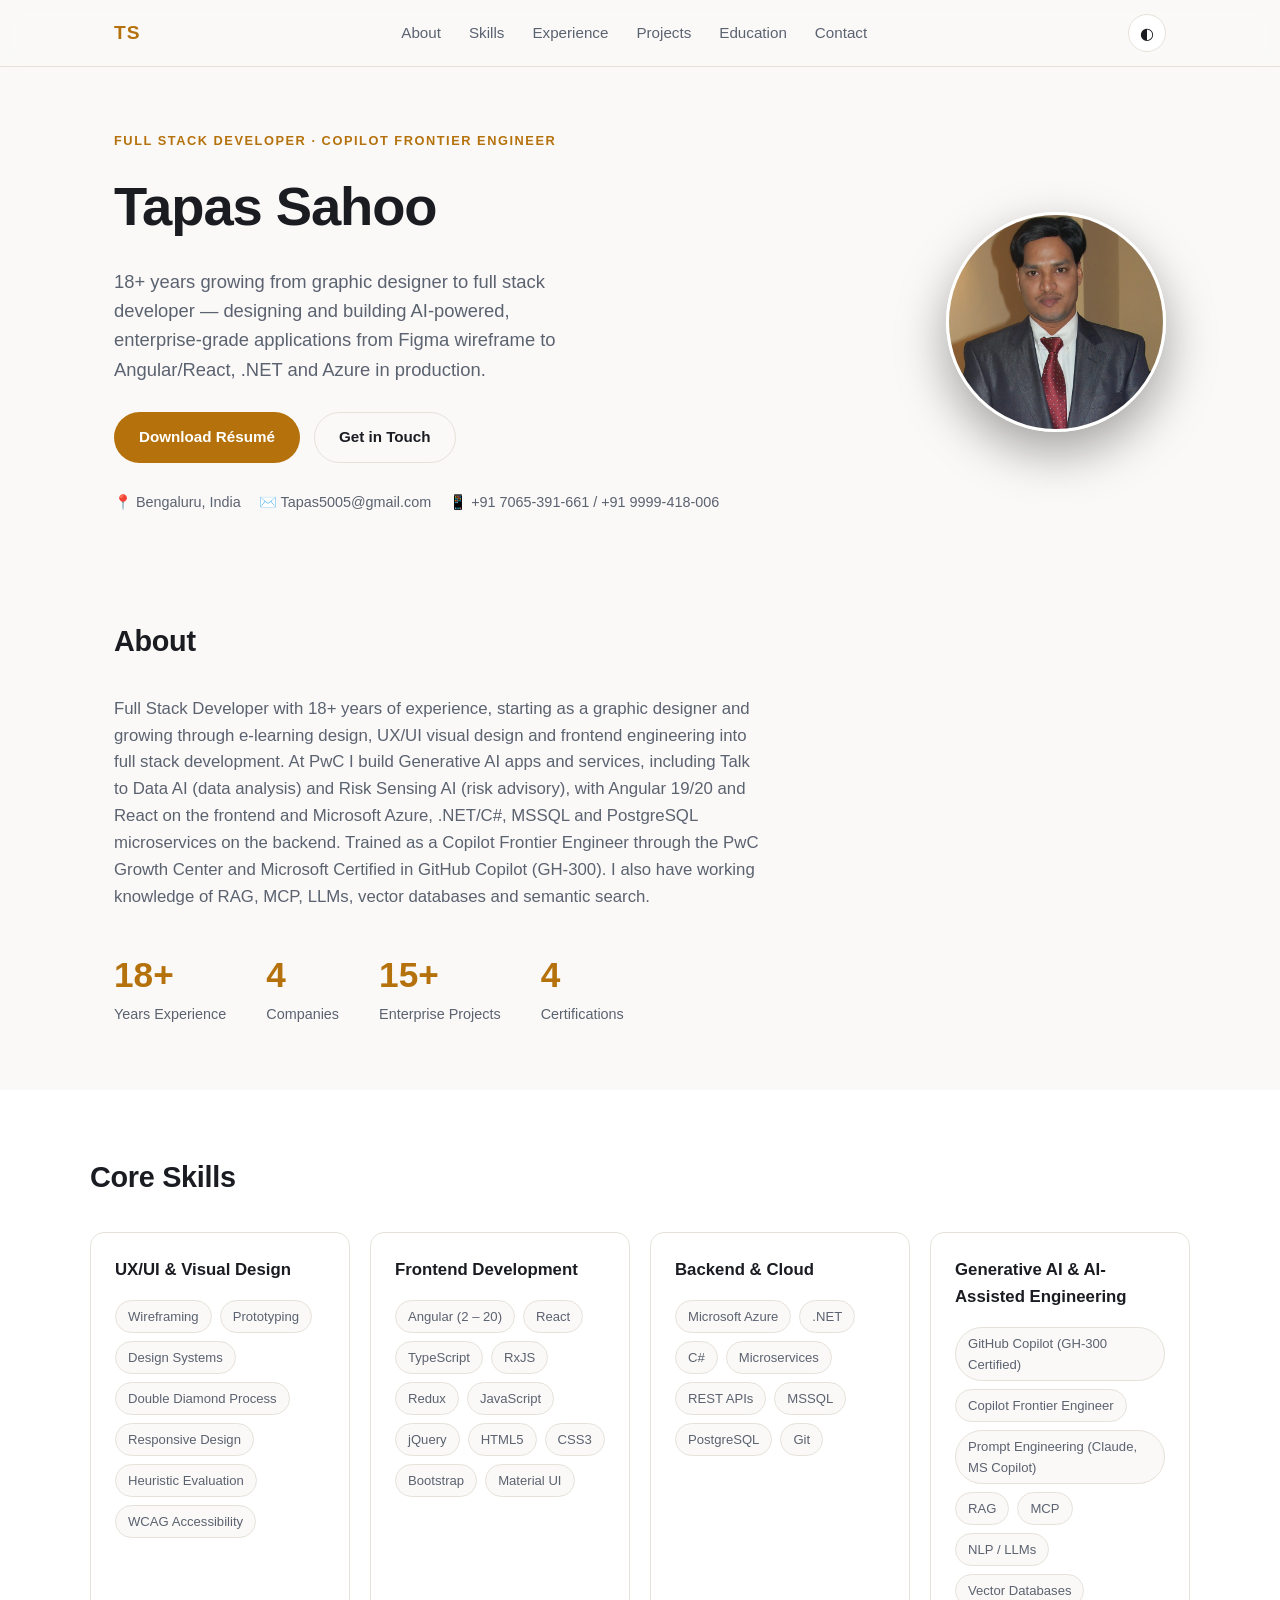
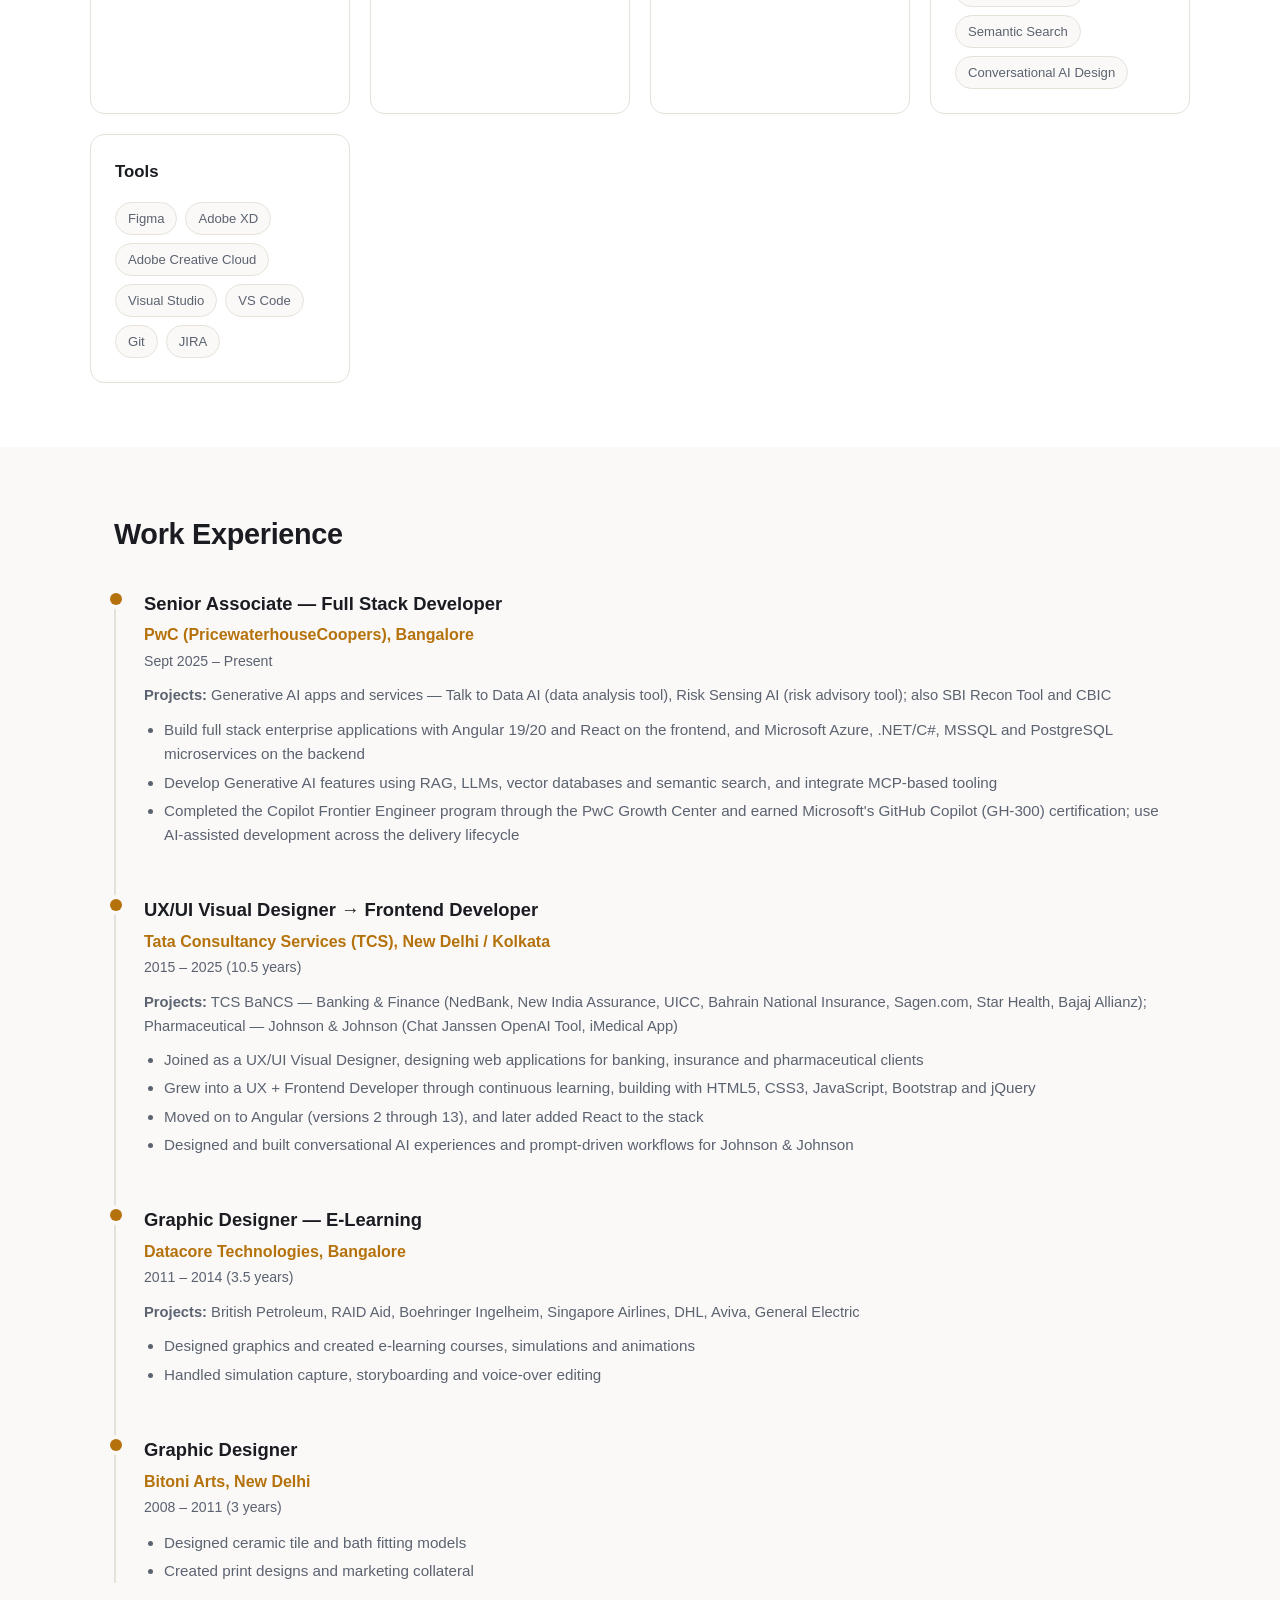
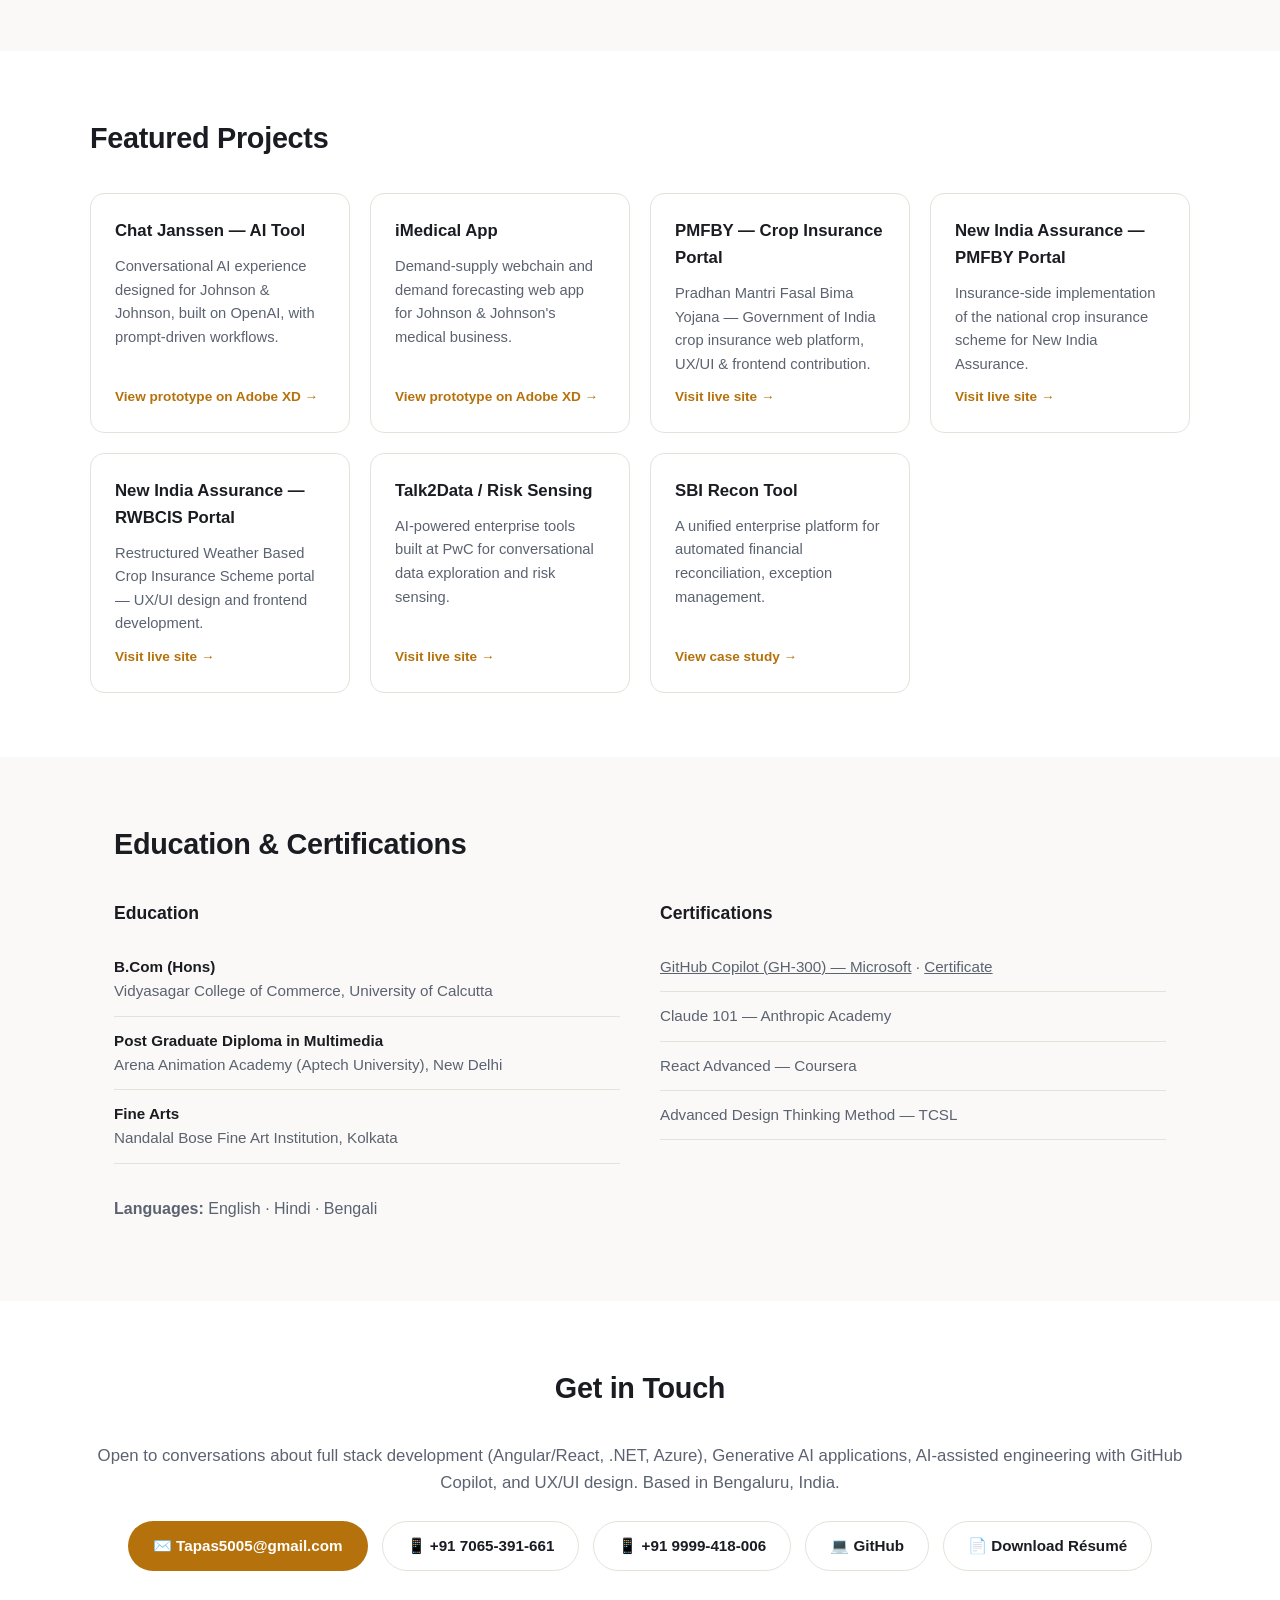
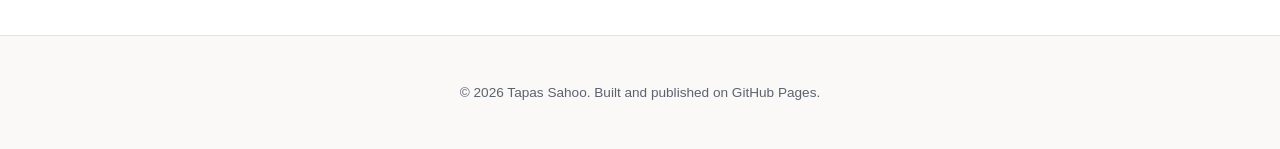
==== commit d36c2854: "Update Get in Touch section for full stack profile Co-Authored-By: Claude Opus 5.5 <noreply@anthropi" ====
--- a/index.html
+++ b/index.html
@@ -258,11 +258,13 @@
 
   <section id="contact" class="section alt contact-section">
     <h2 class="section-title">Get in Touch</h2>
-    <p class="about-text">Open to conversations about UX/UI design, frontend engineering, and AI product roles.</p>
+    <p class="about-text">Open to conversations about full stack development (Angular/React, .NET, Azure), Generative AI applications, AI-assisted engineering with GitHub Copilot, and UX/UI design. Based in Bengaluru, India.</p>
     <div class="contact-links">
       <a href="mailto:Tapas5005@gmail.com" class="btn btn-primary">✉️ Tapas5005@gmail.com</a>
       <a href="tel:+917065391661" class="btn btn-outline">📱 +91 7065-391-661</a>
       <a href="tel:+919999418006" class="btn btn-outline">📱 +91 9999-418-006</a>
+      <a href="https://github.com/connectwithtapas" class="btn btn-outline" target="_blank" rel="noopener">💻 GitHub</a>
+      <a href="assets/Tapas_Sahoo_Resume.pdf" class="btn btn-outline" download>📄 Download Résumé</a>
     </div>
   </section>
 
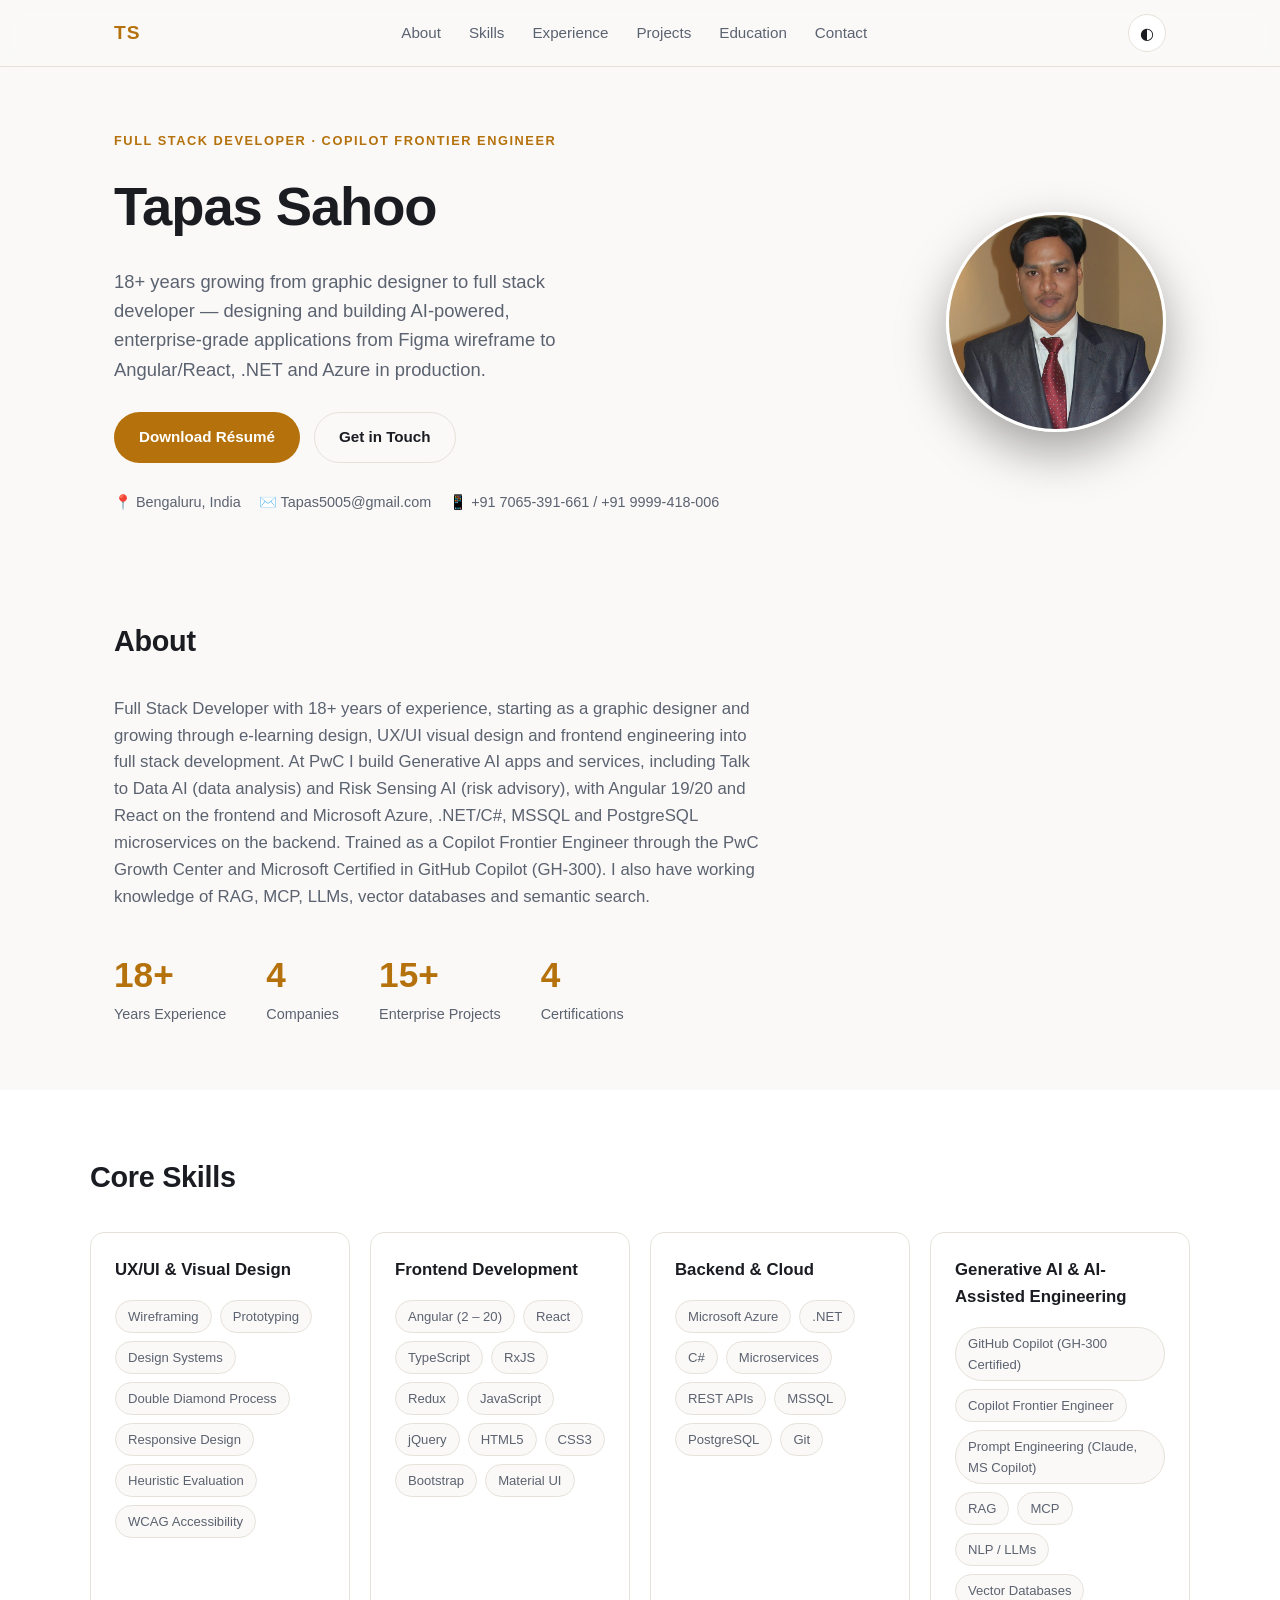
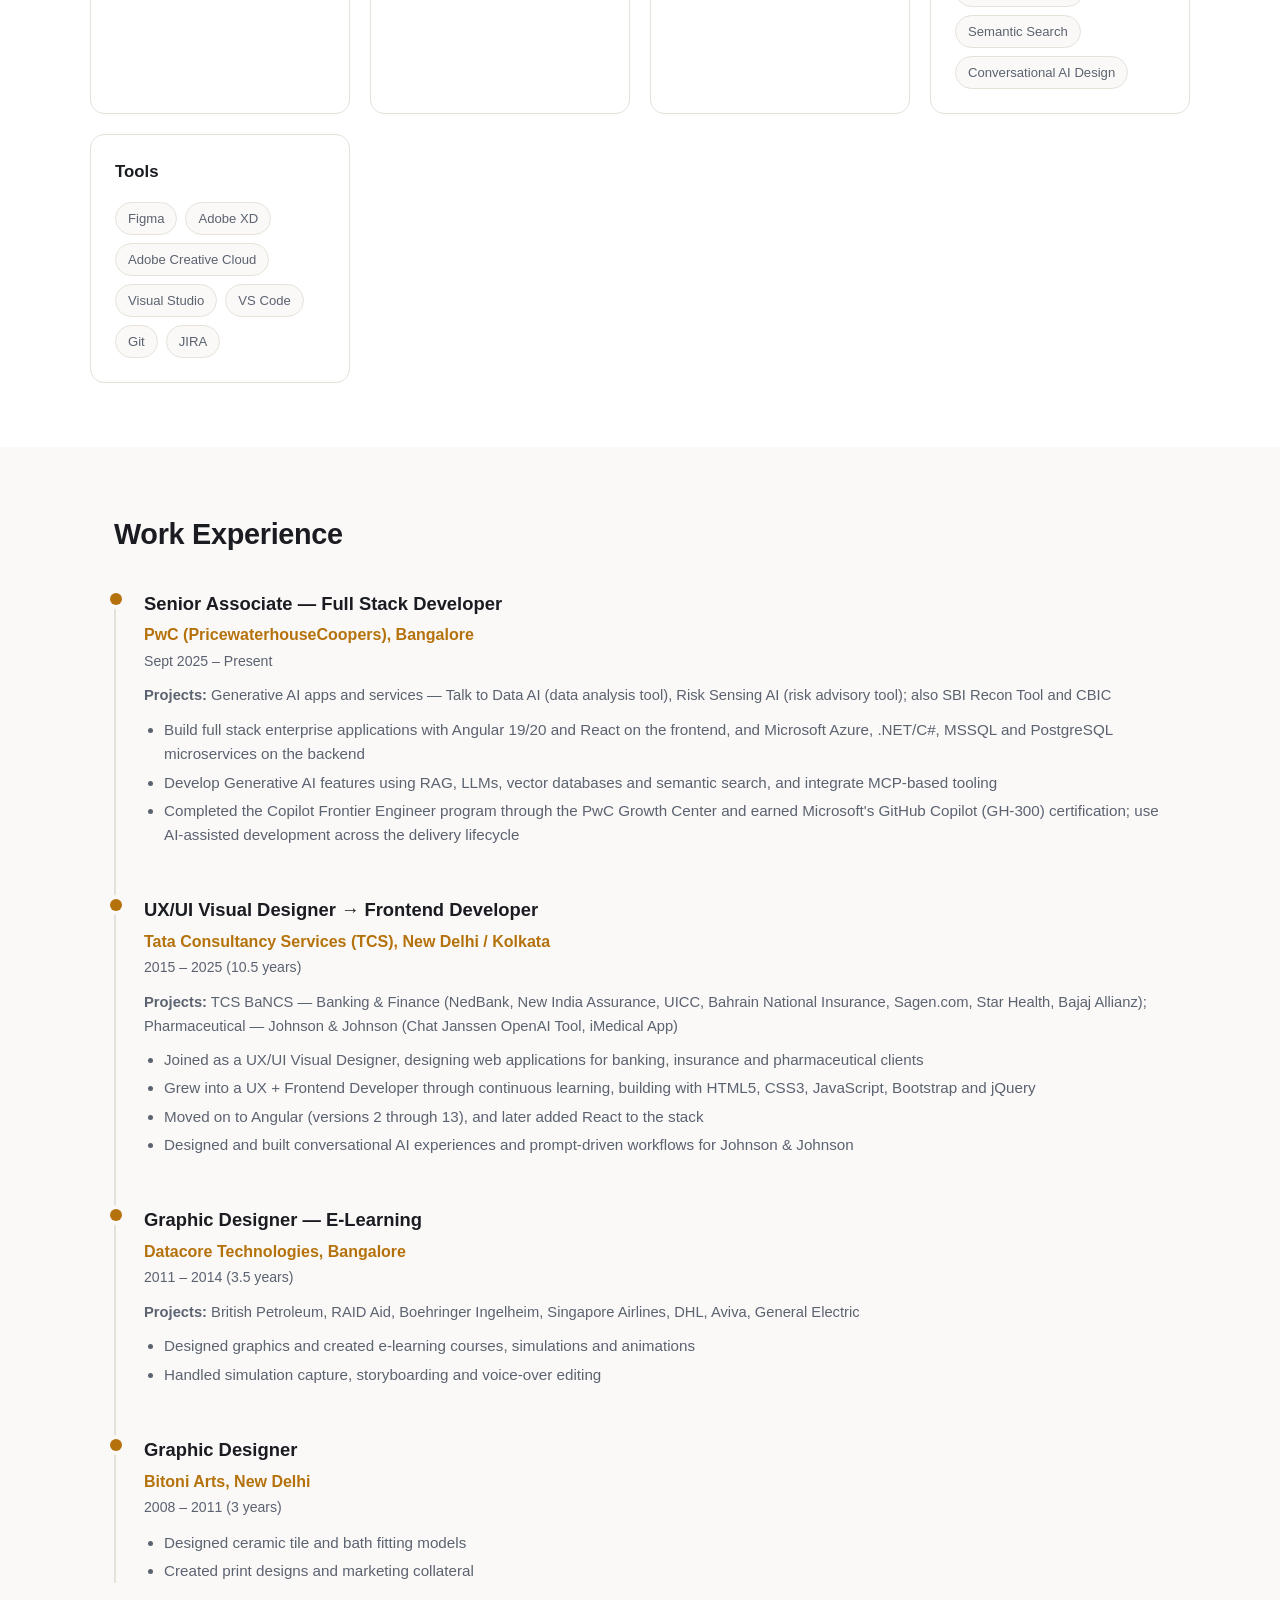
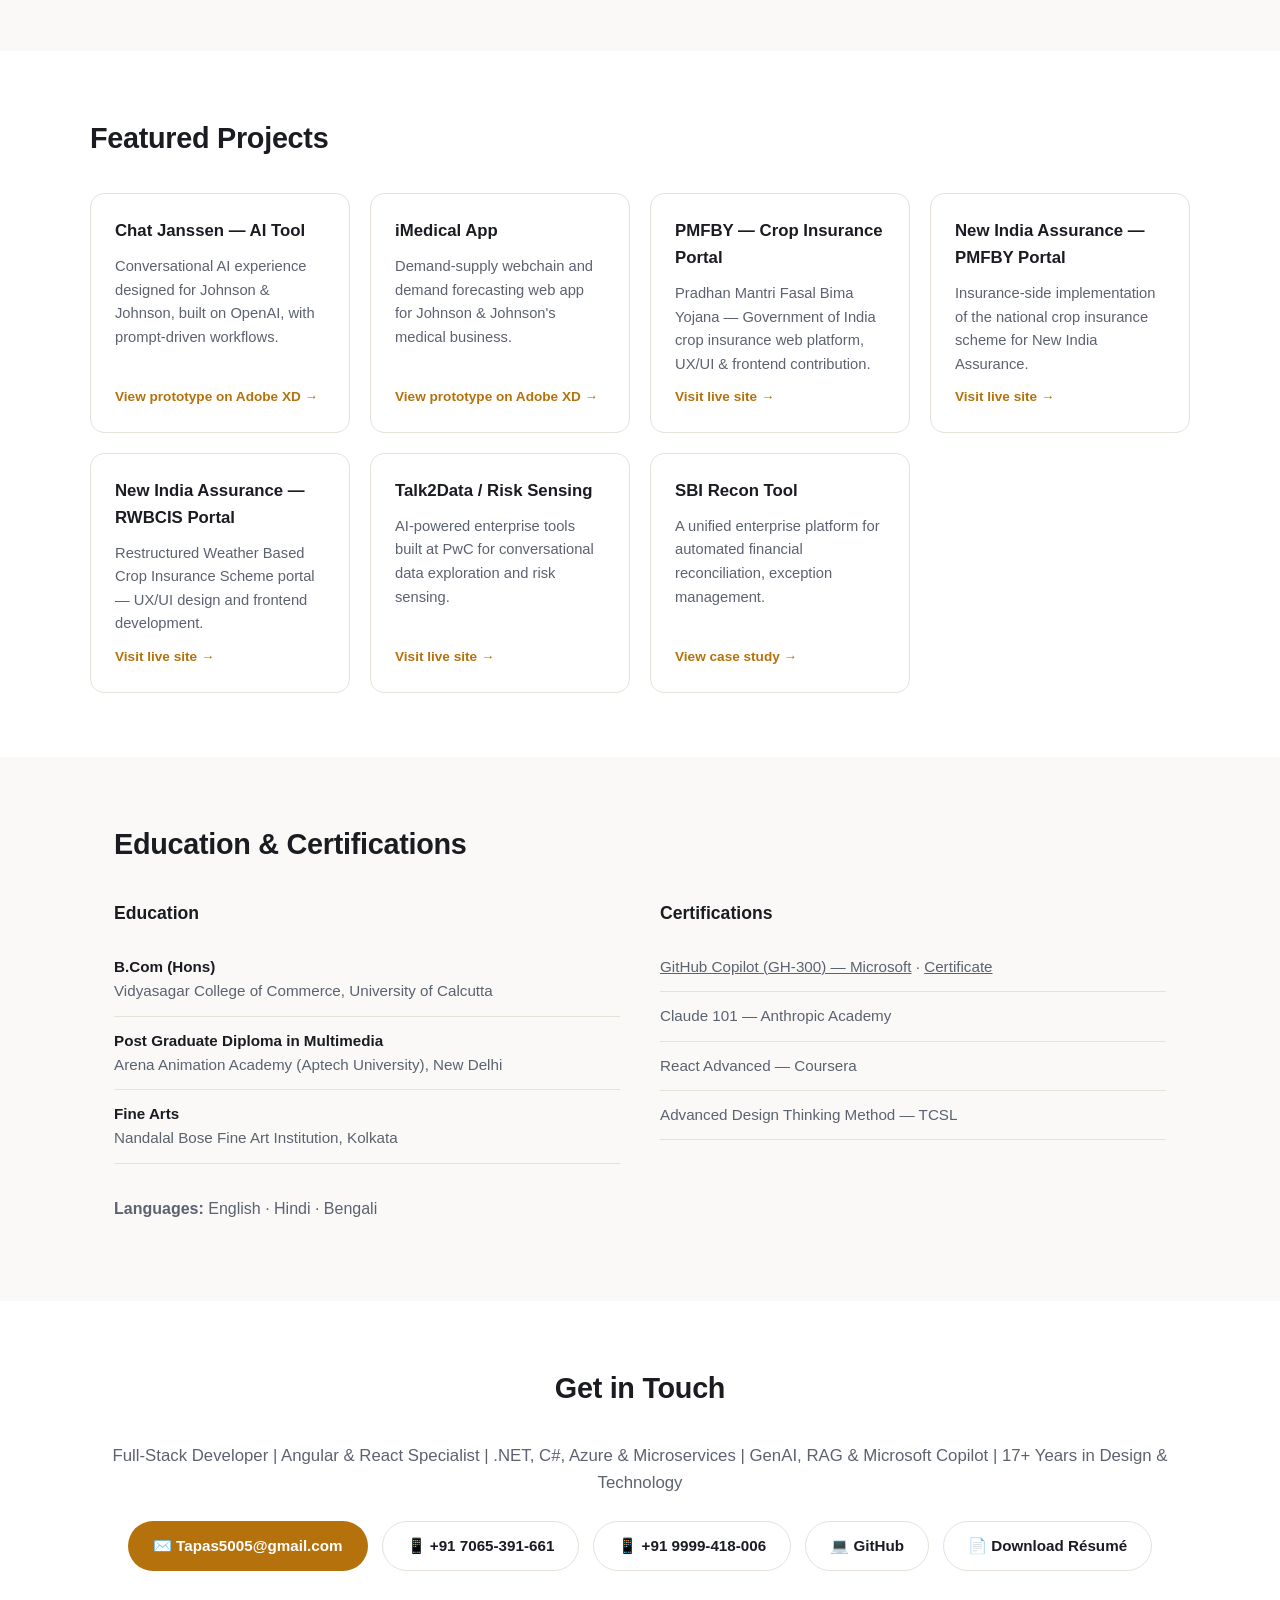
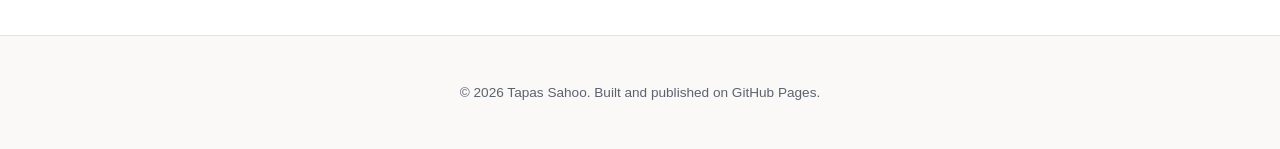
==== commit 0aa84fc5: "Update Get in Touch intro line Co-Authored-By: Claude Opus 5.5 <noreply@anthropic.com>" ====
--- a/index.html
+++ b/index.html
@@ -258,7 +258,7 @@
 
   <section id="contact" class="section alt contact-section">
     <h2 class="section-title">Get in Touch</h2>
-    <p class="about-text">Open to conversations about full stack development (Angular/React, .NET, Azure), Generative AI applications, AI-assisted engineering with GitHub Copilot, and UX/UI design. Based in Bengaluru, India.</p>
+    <p class="about-text">Full-Stack Developer | Angular &amp; React Specialist | .NET, C#, Azure &amp; Microservices | GenAI, RAG &amp; Microsoft Copilot | 17+ Years in Design &amp; Technology</p>
     <div class="contact-links">
       <a href="mailto:Tapas5005@gmail.com" class="btn btn-primary">✉️ Tapas5005@gmail.com</a>
       <a href="tel:+917065391661" class="btn btn-outline">📱 +91 7065-391-661</a>
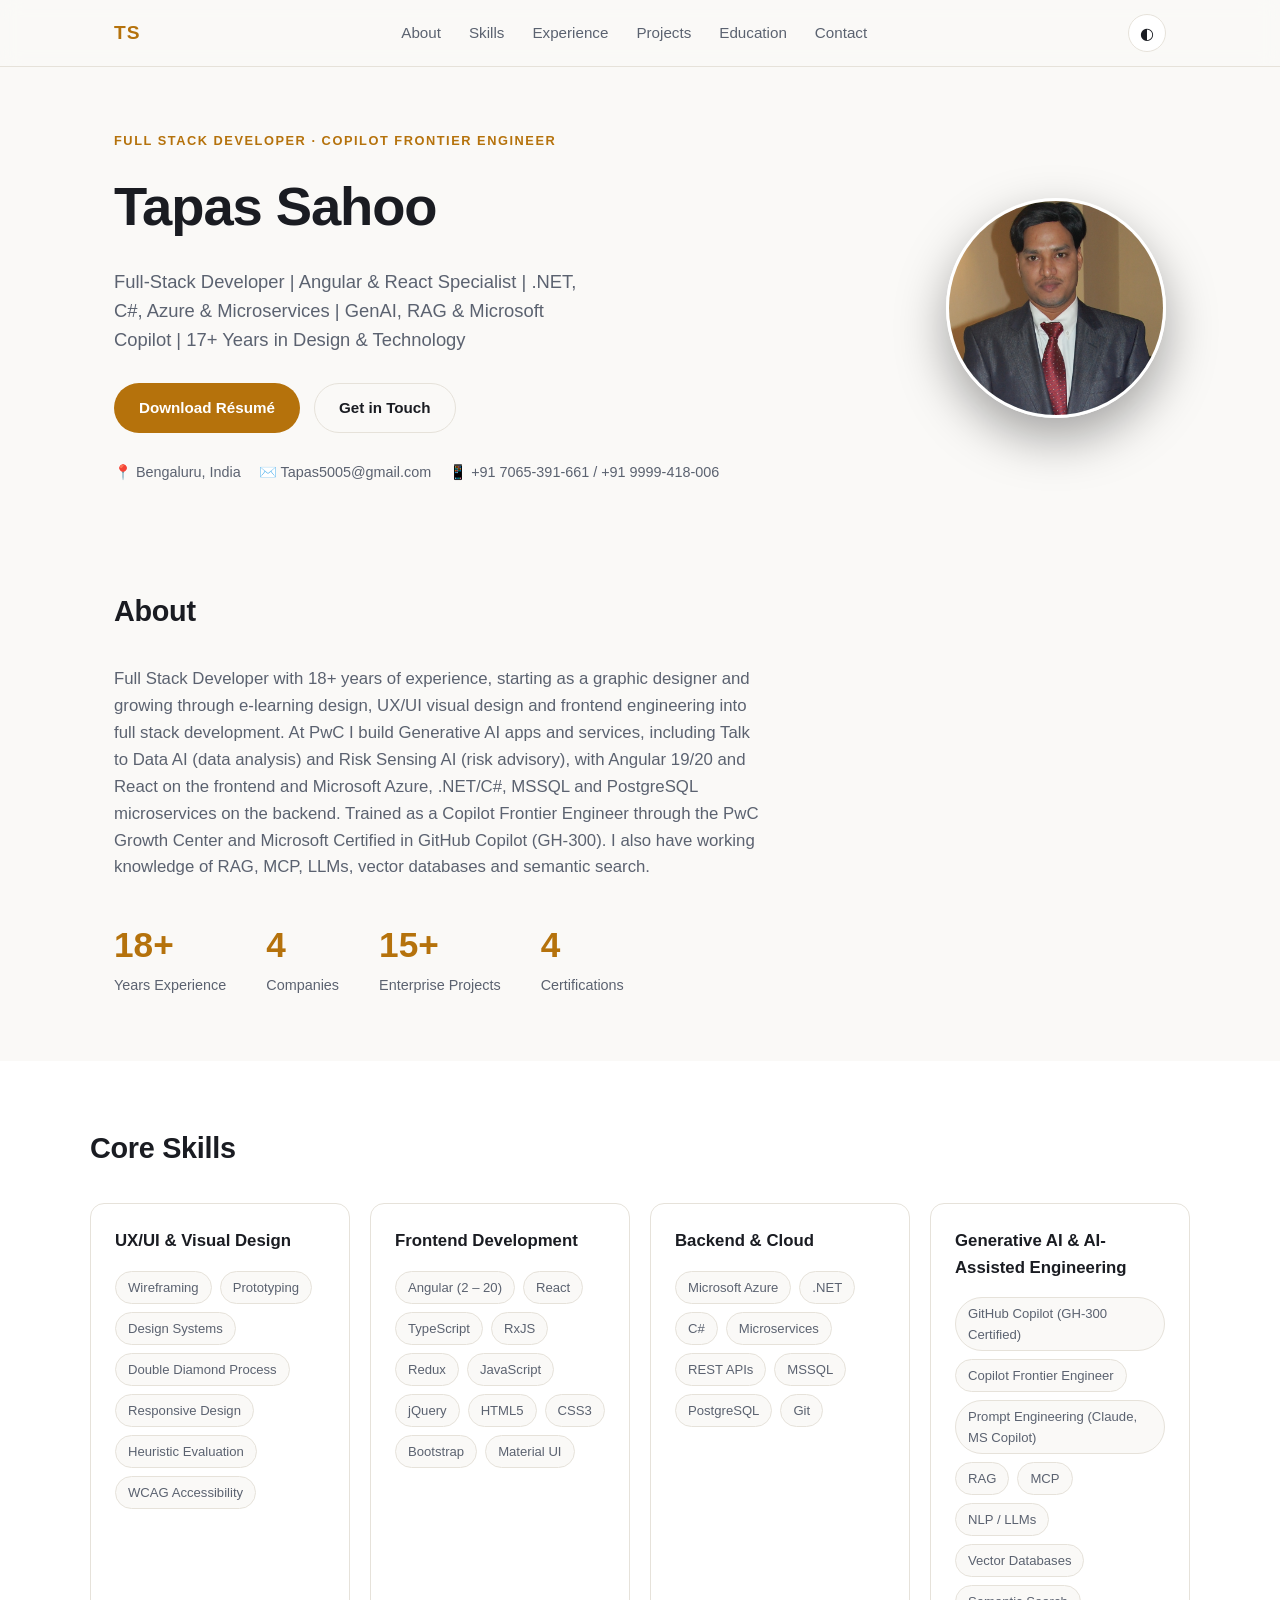
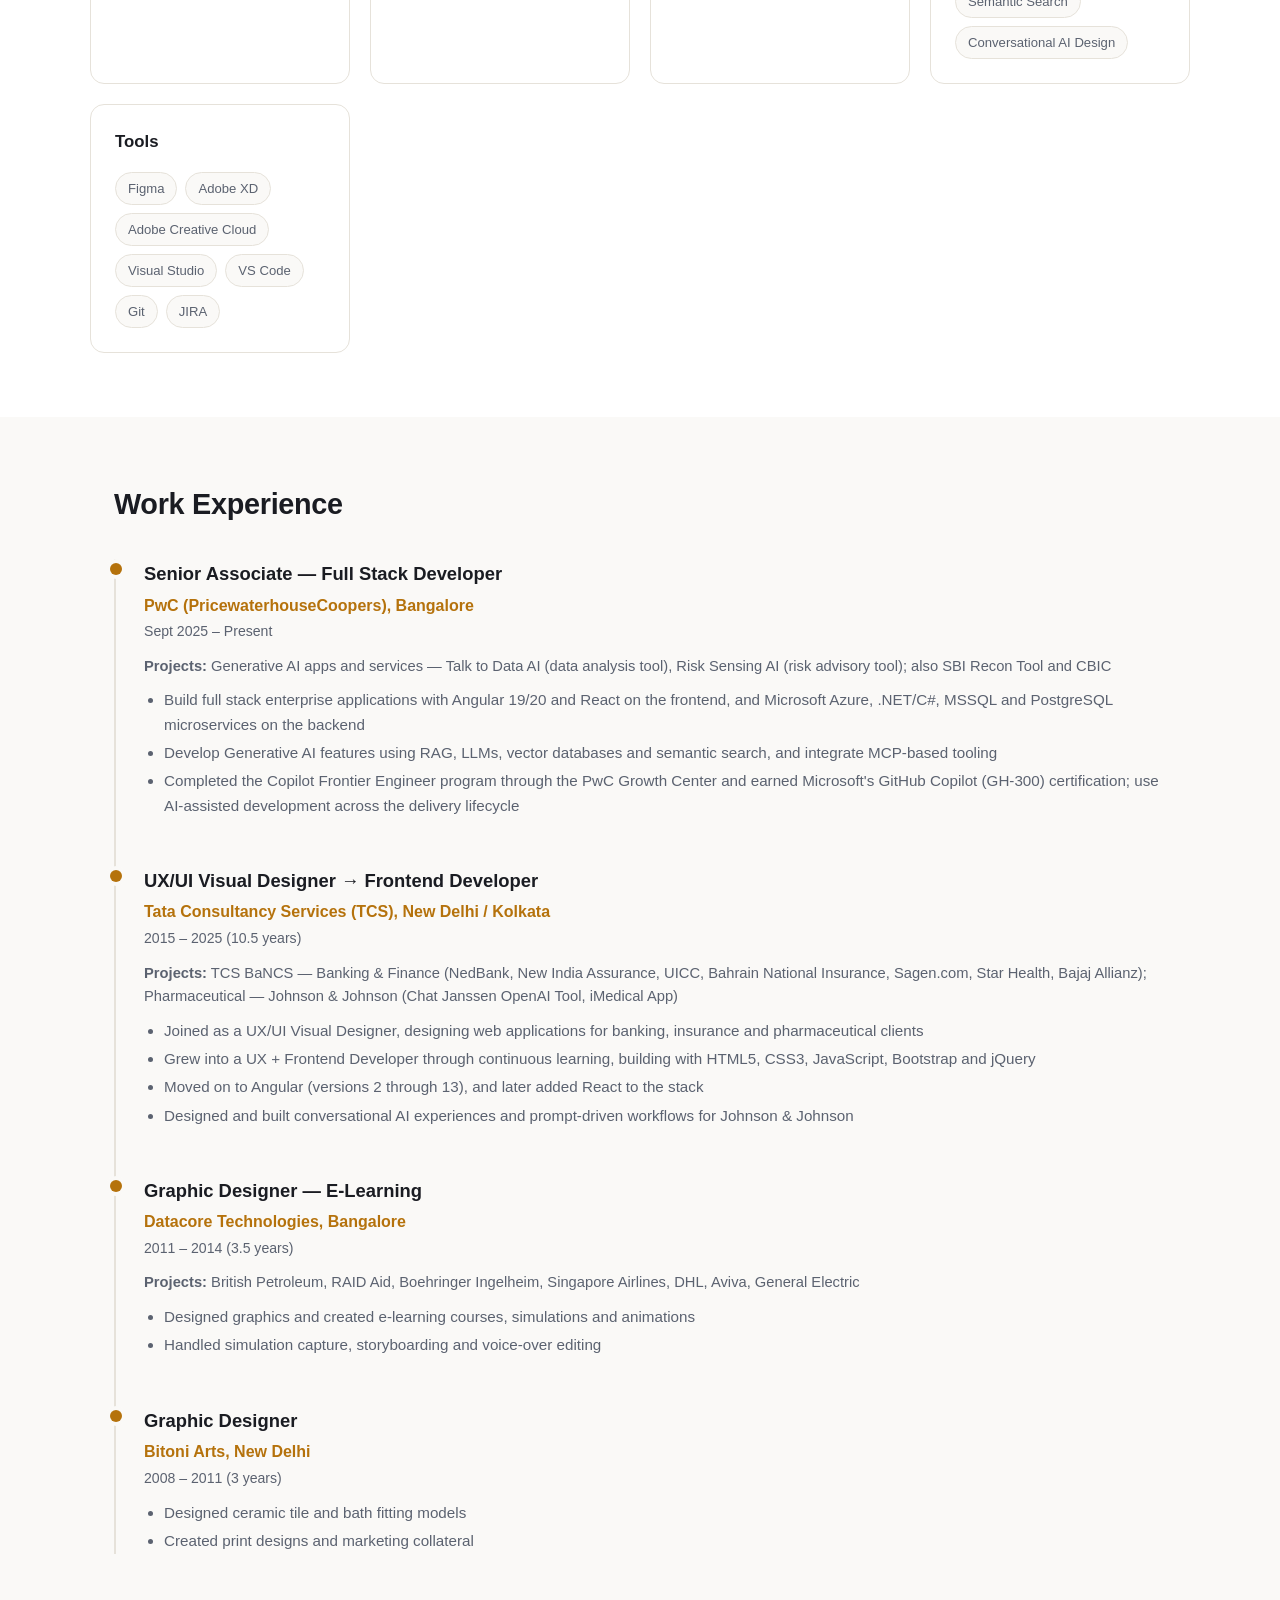
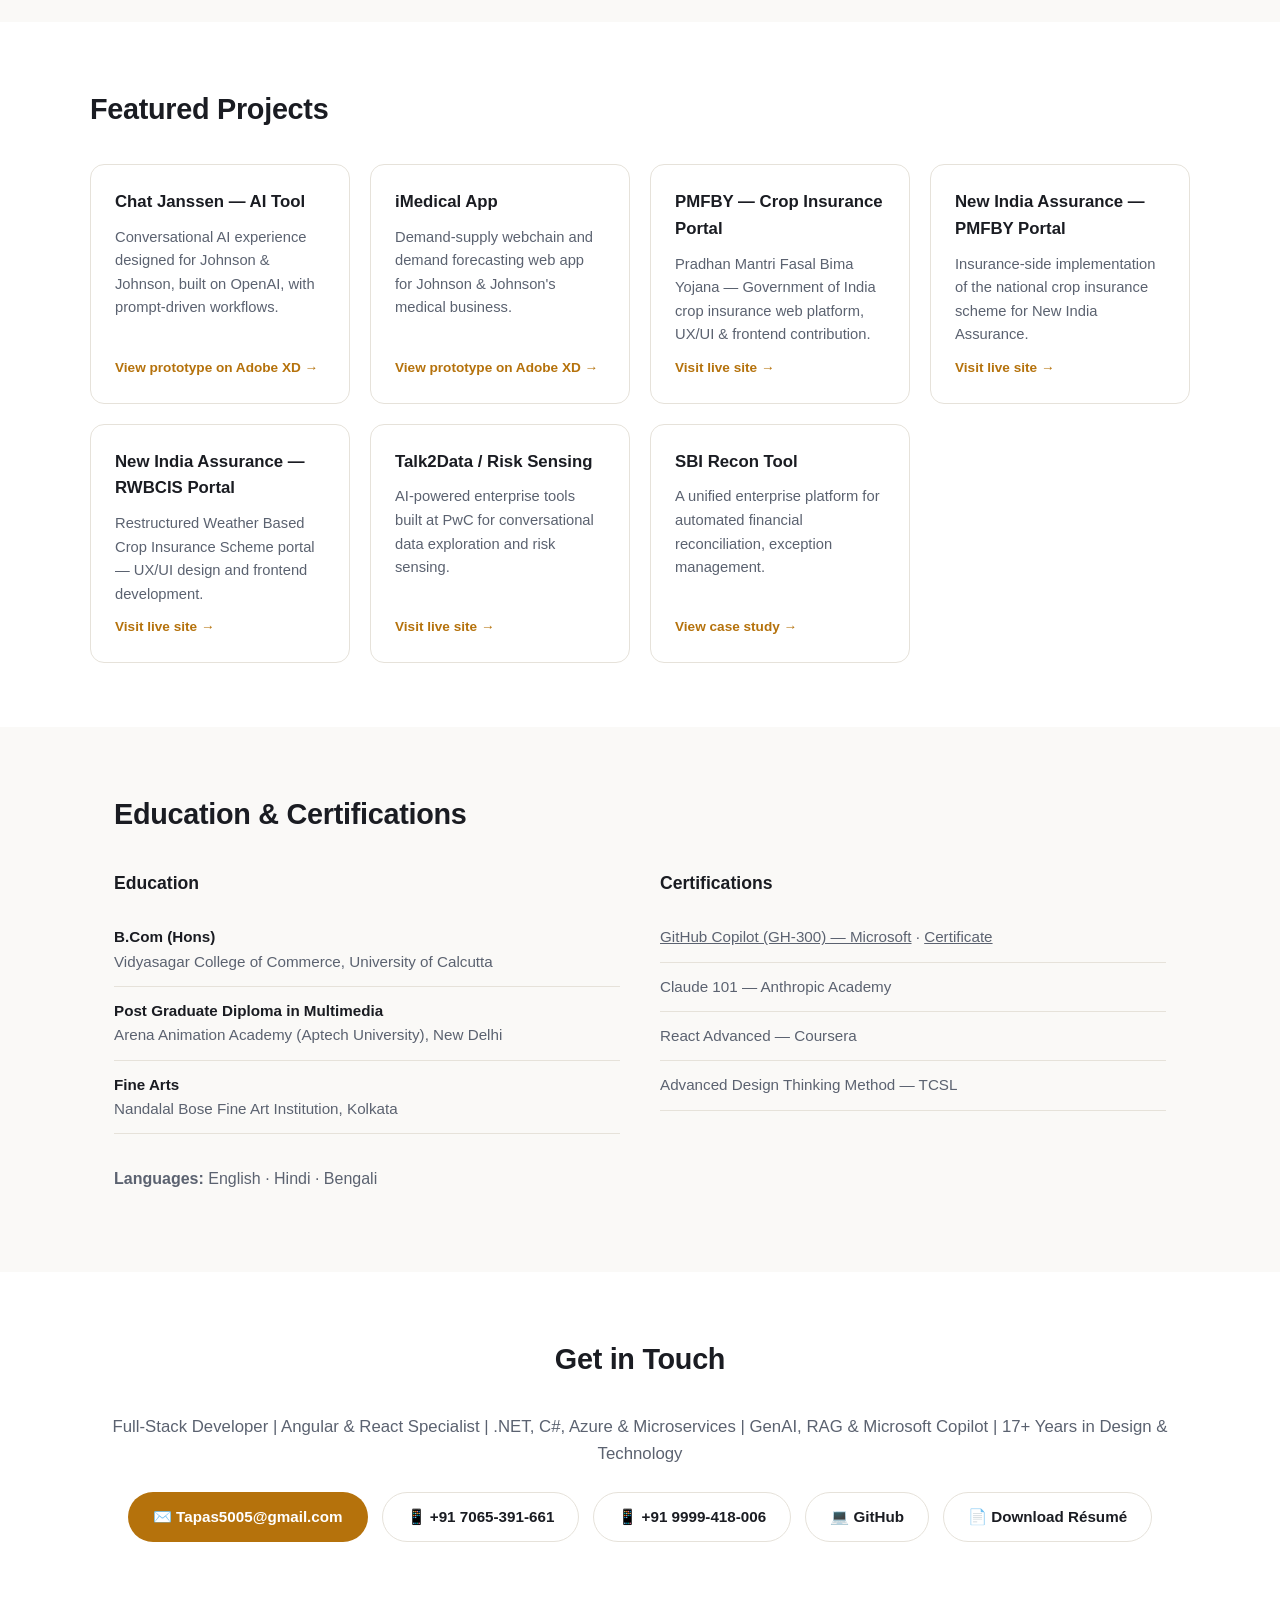
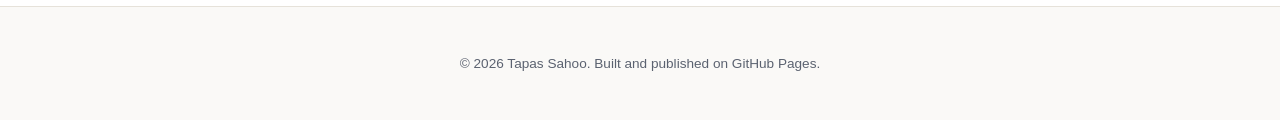
==== commit a70500cb: "Update hero tagline Co-Authored-By: Claude Opus 5.5 <noreply@anthropic.com>" ====
--- a/index.html
+++ b/index.html
@@ -33,7 +33,7 @@
     <div class="hero-text">
       <p class="eyebrow">Full Stack Developer · Copilot Frontier Engineer</p>
       <h1>Tapas Sahoo</h1>
-      <p class="tagline">18+ years growing from graphic designer to full stack developer — designing and building AI-powered, enterprise-grade applications from Figma wireframe to Angular/React, .NET and Azure in production.</p>
+      <p class="tagline">Full-Stack Developer | Angular &amp; React Specialist | .NET, C#, Azure &amp; Microservices | GenAI, RAG &amp; Microsoft Copilot | 17+ Years in Design &amp; Technology</p>
       <div class="hero-cta">
         <a href="assets/Tapas_Sahoo_Resume.pdf" class="btn btn-primary" download>Download Résumé</a>
         <a href="#contact" class="btn btn-outline">Get in Touch</a>
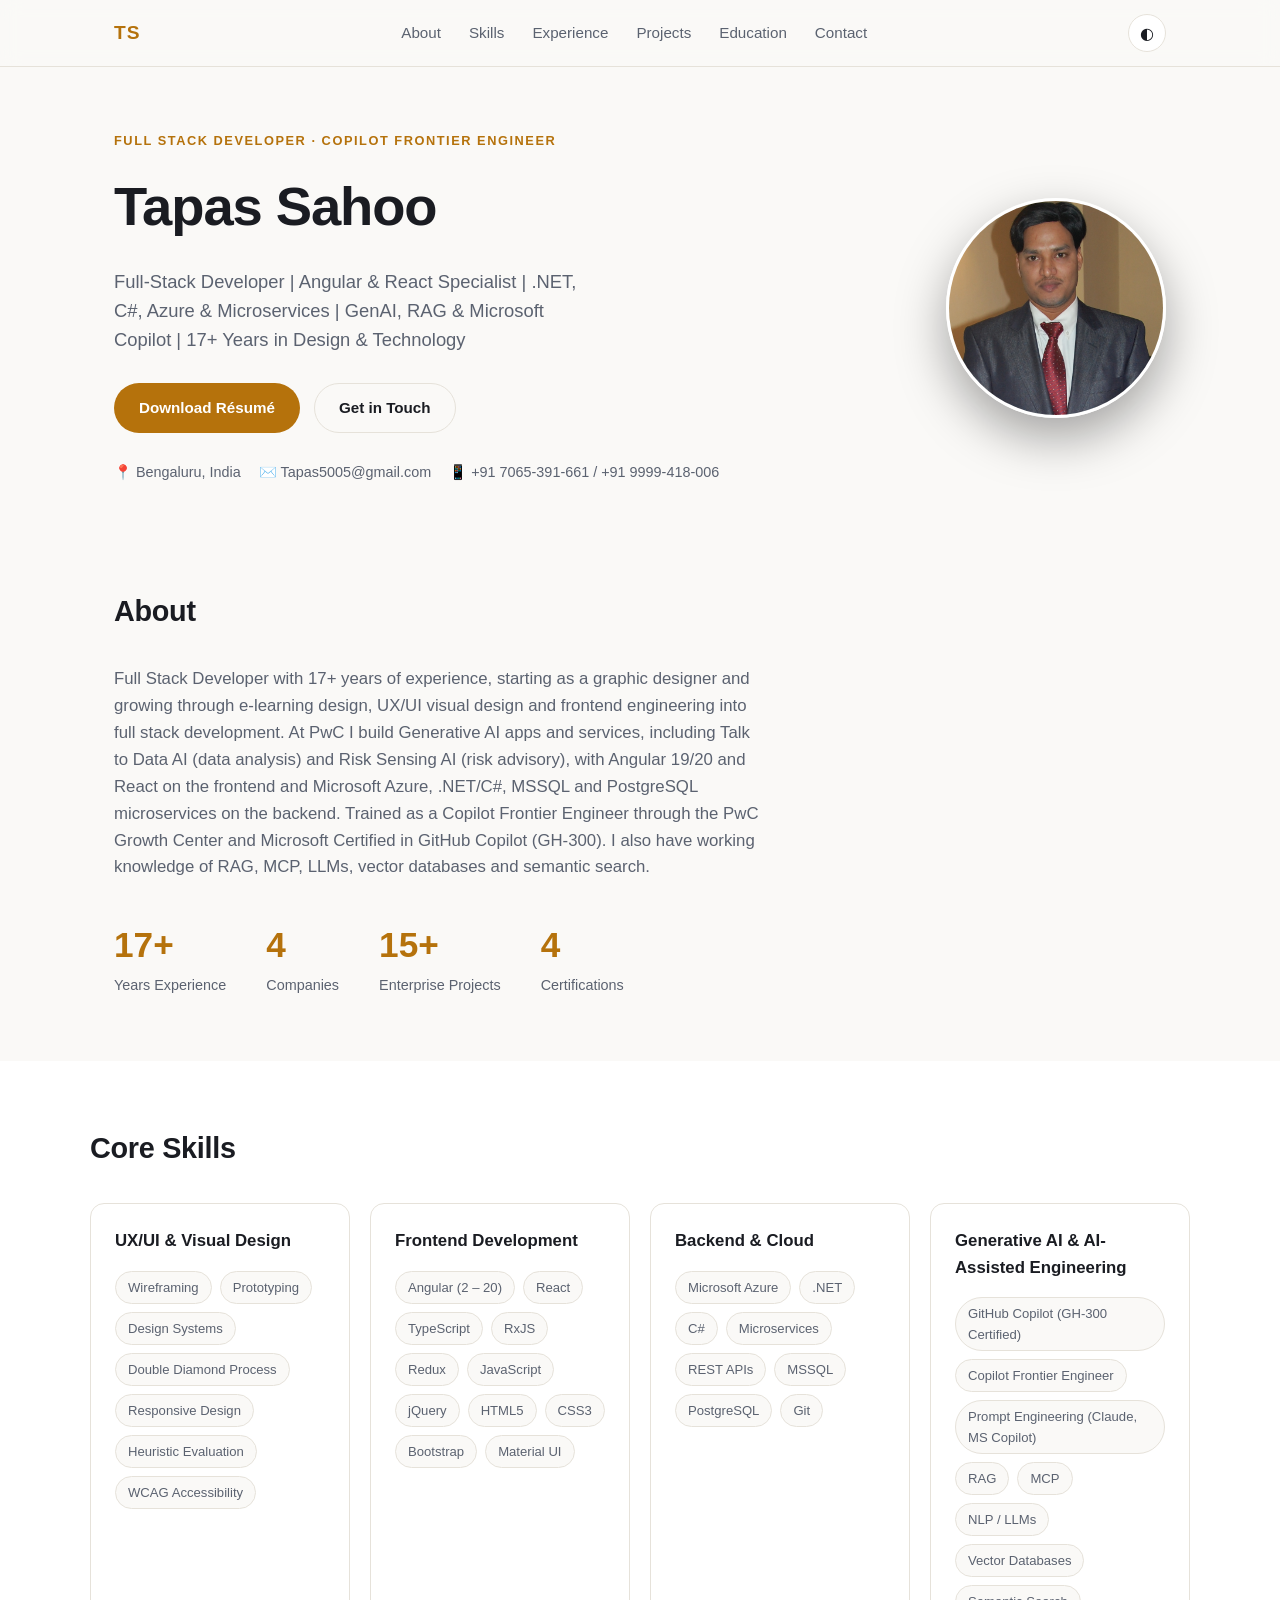
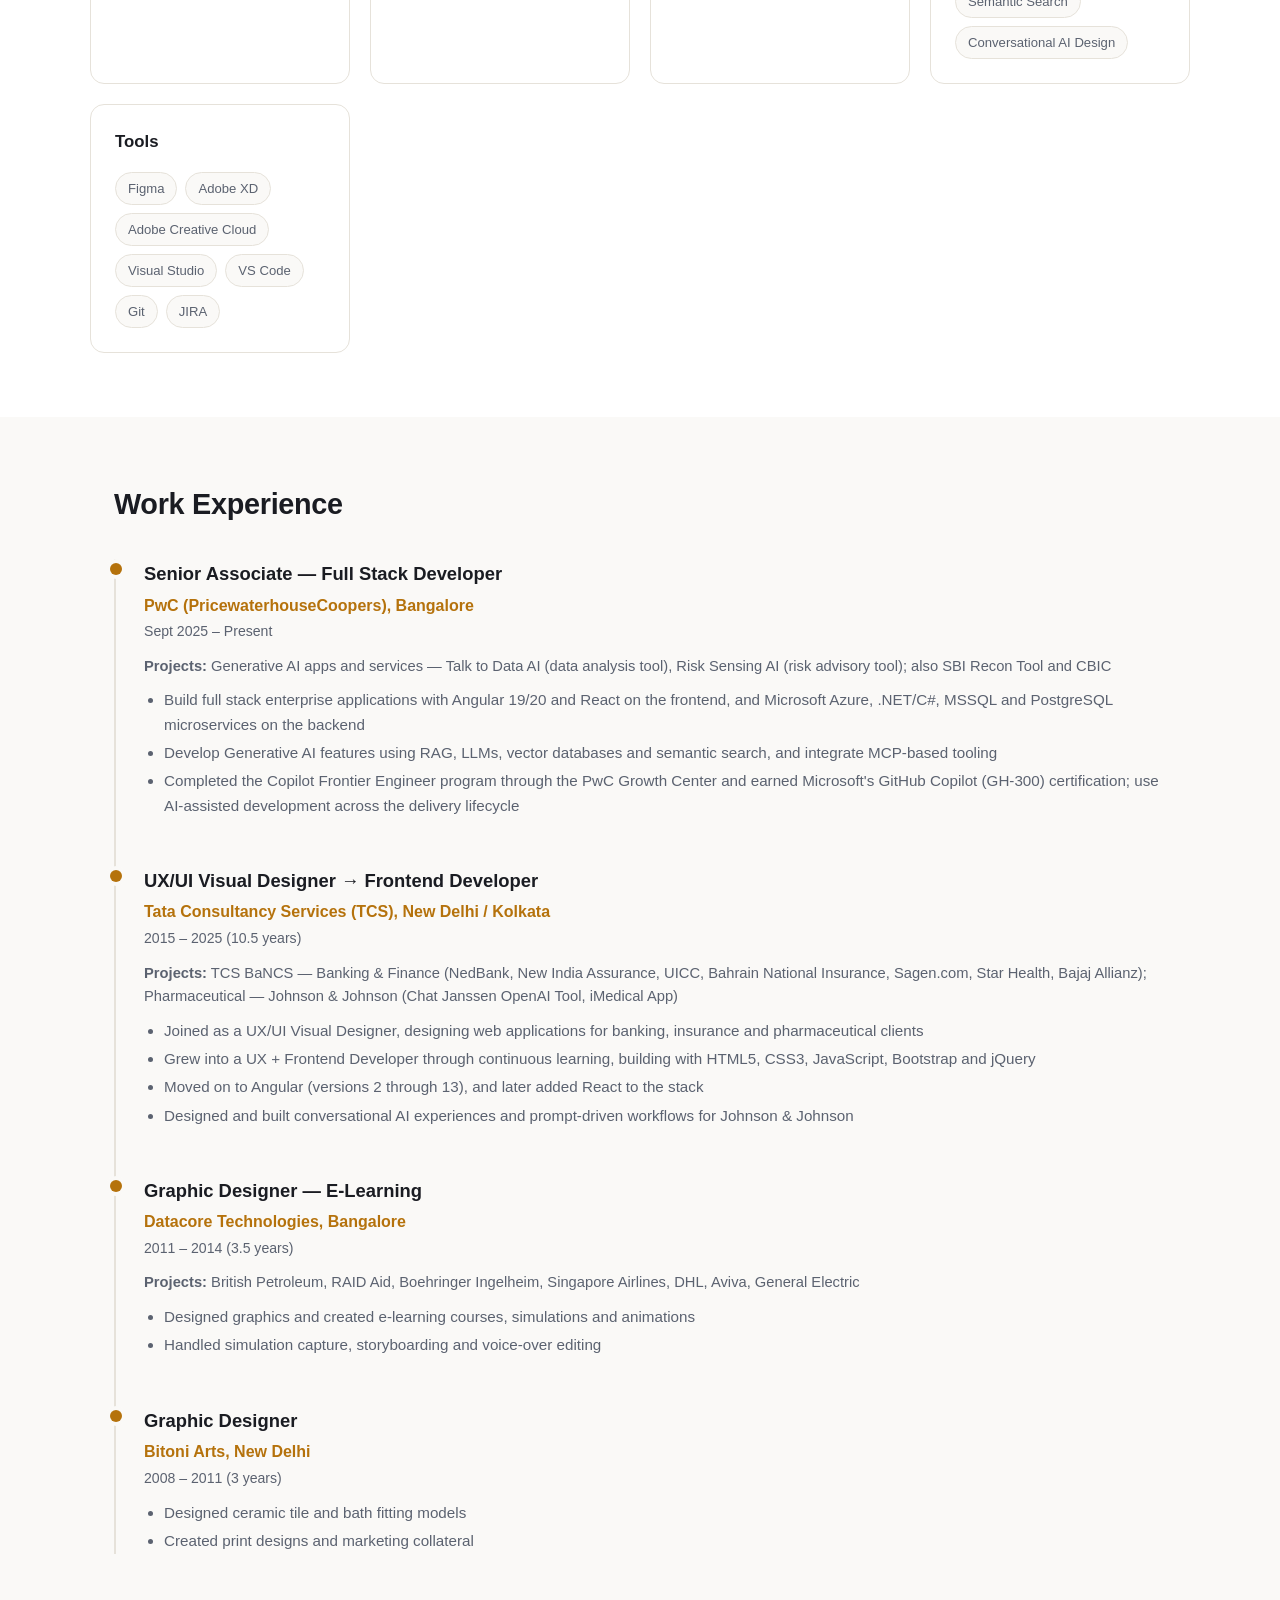
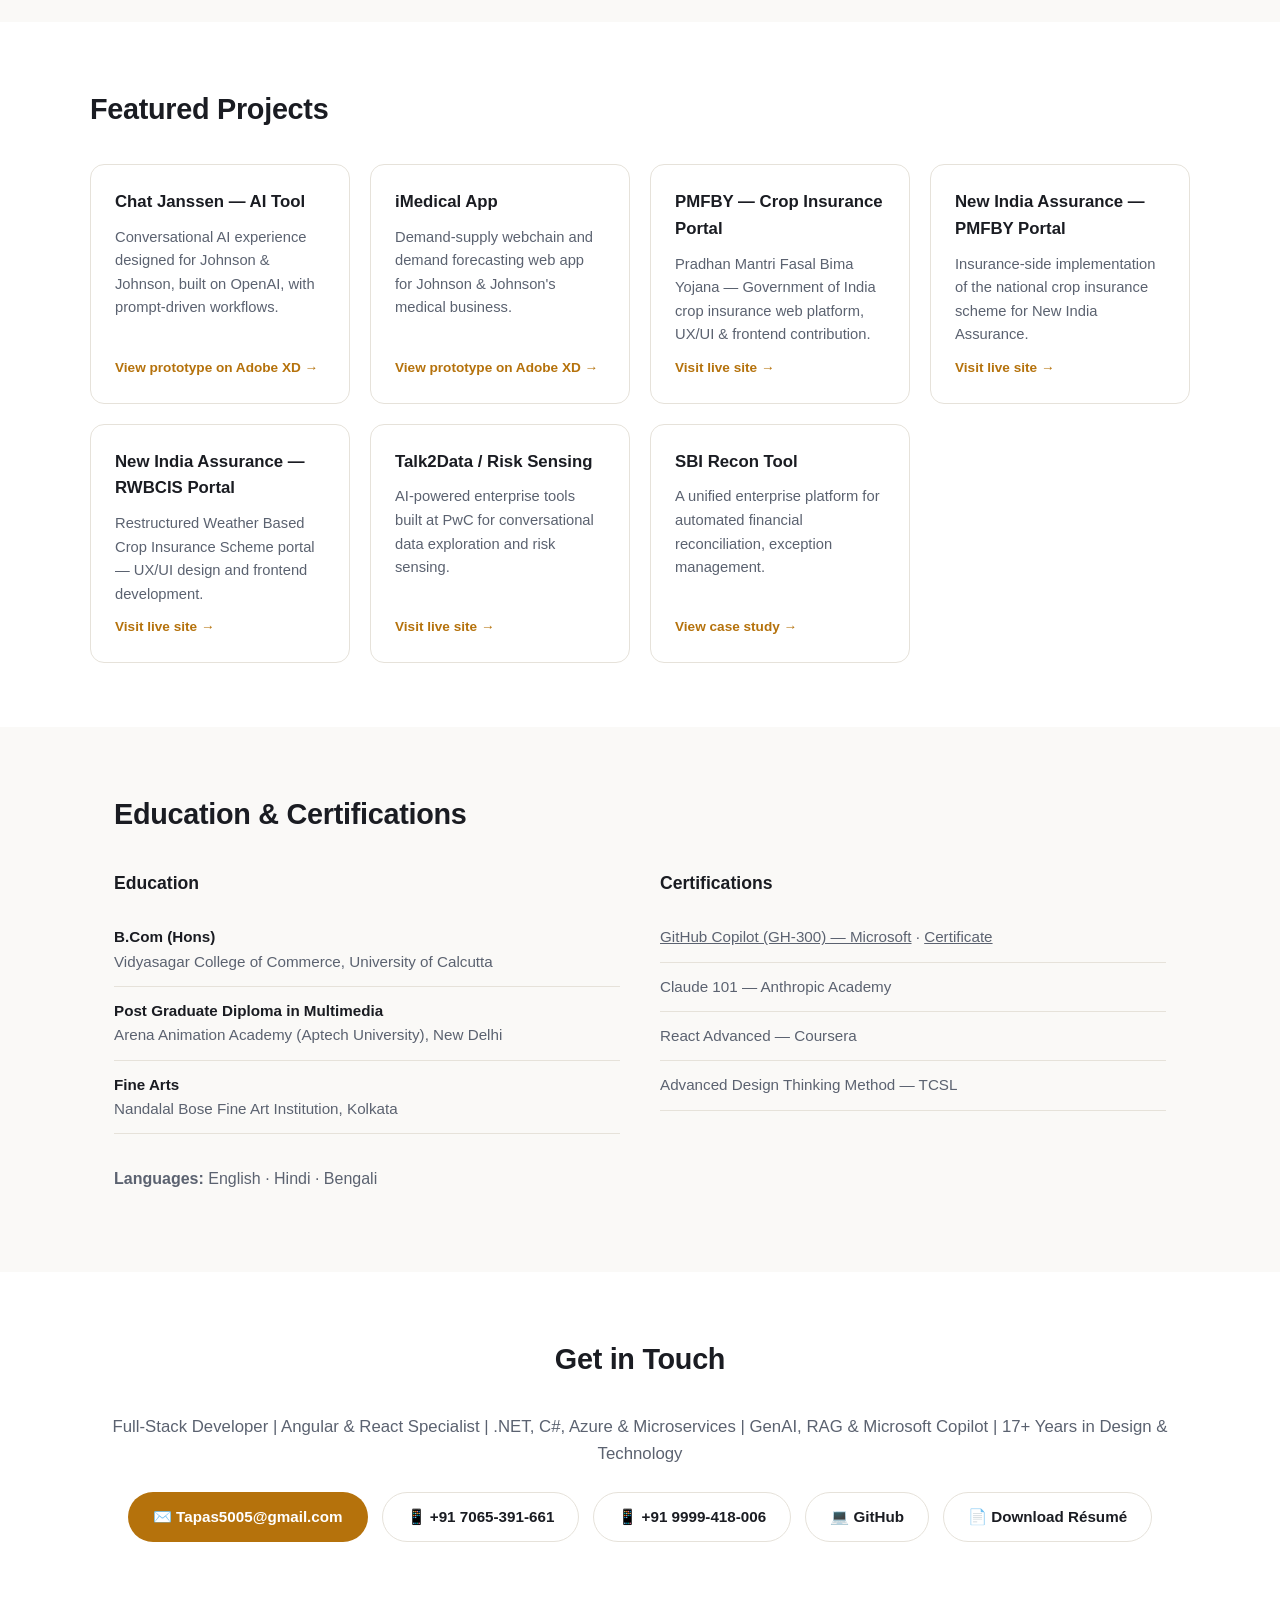
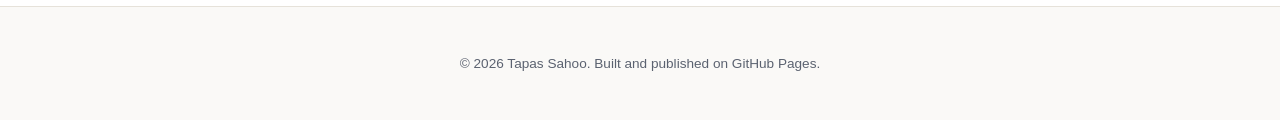
==== commit a303d556: "Change years of experience to 17+ across site and resume Co-Authored-By: Claude Opus 5.5 <noreply@an" ====
--- a/index.html
+++ b/index.html
@@ -4,7 +4,7 @@
 <meta charset="UTF-8">
 <meta name="viewport" content="width=device-width, initial-scale=1.0">
 <title>Tapas Sahoo — Full Stack Developer &amp; UX/UI Designer</title>
-<meta name="description" content="Tapas Sahoo — Full Stack Developer (Angular/React, .NET, Azure), UX/UI Designer and Copilot Frontier Engineer with 18+ years of experience.">
+<meta name="description" content="Tapas Sahoo — Full Stack Developer (Angular/React, .NET, Azure), UX/UI Designer and Copilot Frontier Engineer with 17+ years of experience.">
 <link rel="icon" href="data:,">
 <link rel="stylesheet" href="style.css">
 </head>
@@ -55,7 +55,7 @@
   <section id="about" class="section">
     <h2 class="section-title">About</h2>
     <p class="about-text">
-      Full Stack Developer with 18+ years of experience, starting as a graphic designer and growing
+      Full Stack Developer with 17+ years of experience, starting as a graphic designer and growing
       through e-learning design, UX/UI visual design and frontend engineering into full stack development.
       At PwC I build Generative AI apps and services, including Talk to Data AI (data analysis) and
       Risk Sensing AI (risk advisory), with Angular 19/20 and React on the frontend and Microsoft Azure,
@@ -64,7 +64,7 @@
       knowledge of RAG, MCP, LLMs, vector databases and semantic search.
     </p>
     <div class="stat-row">
-      <div class="stat"><span class="stat-num">18+</span><span class="stat-label">Years Experience</span></div>
+      <div class="stat"><span class="stat-num">17+</span><span class="stat-label">Years Experience</span></div>
       <div class="stat"><span class="stat-num">4</span><span class="stat-label">Companies</span></div>
       <div class="stat"><span class="stat-num">15+</span><span class="stat-label">Enterprise Projects</span></div>
       <div class="stat"><span class="stat-num">4</span><span class="stat-label">Certifications</span></div>
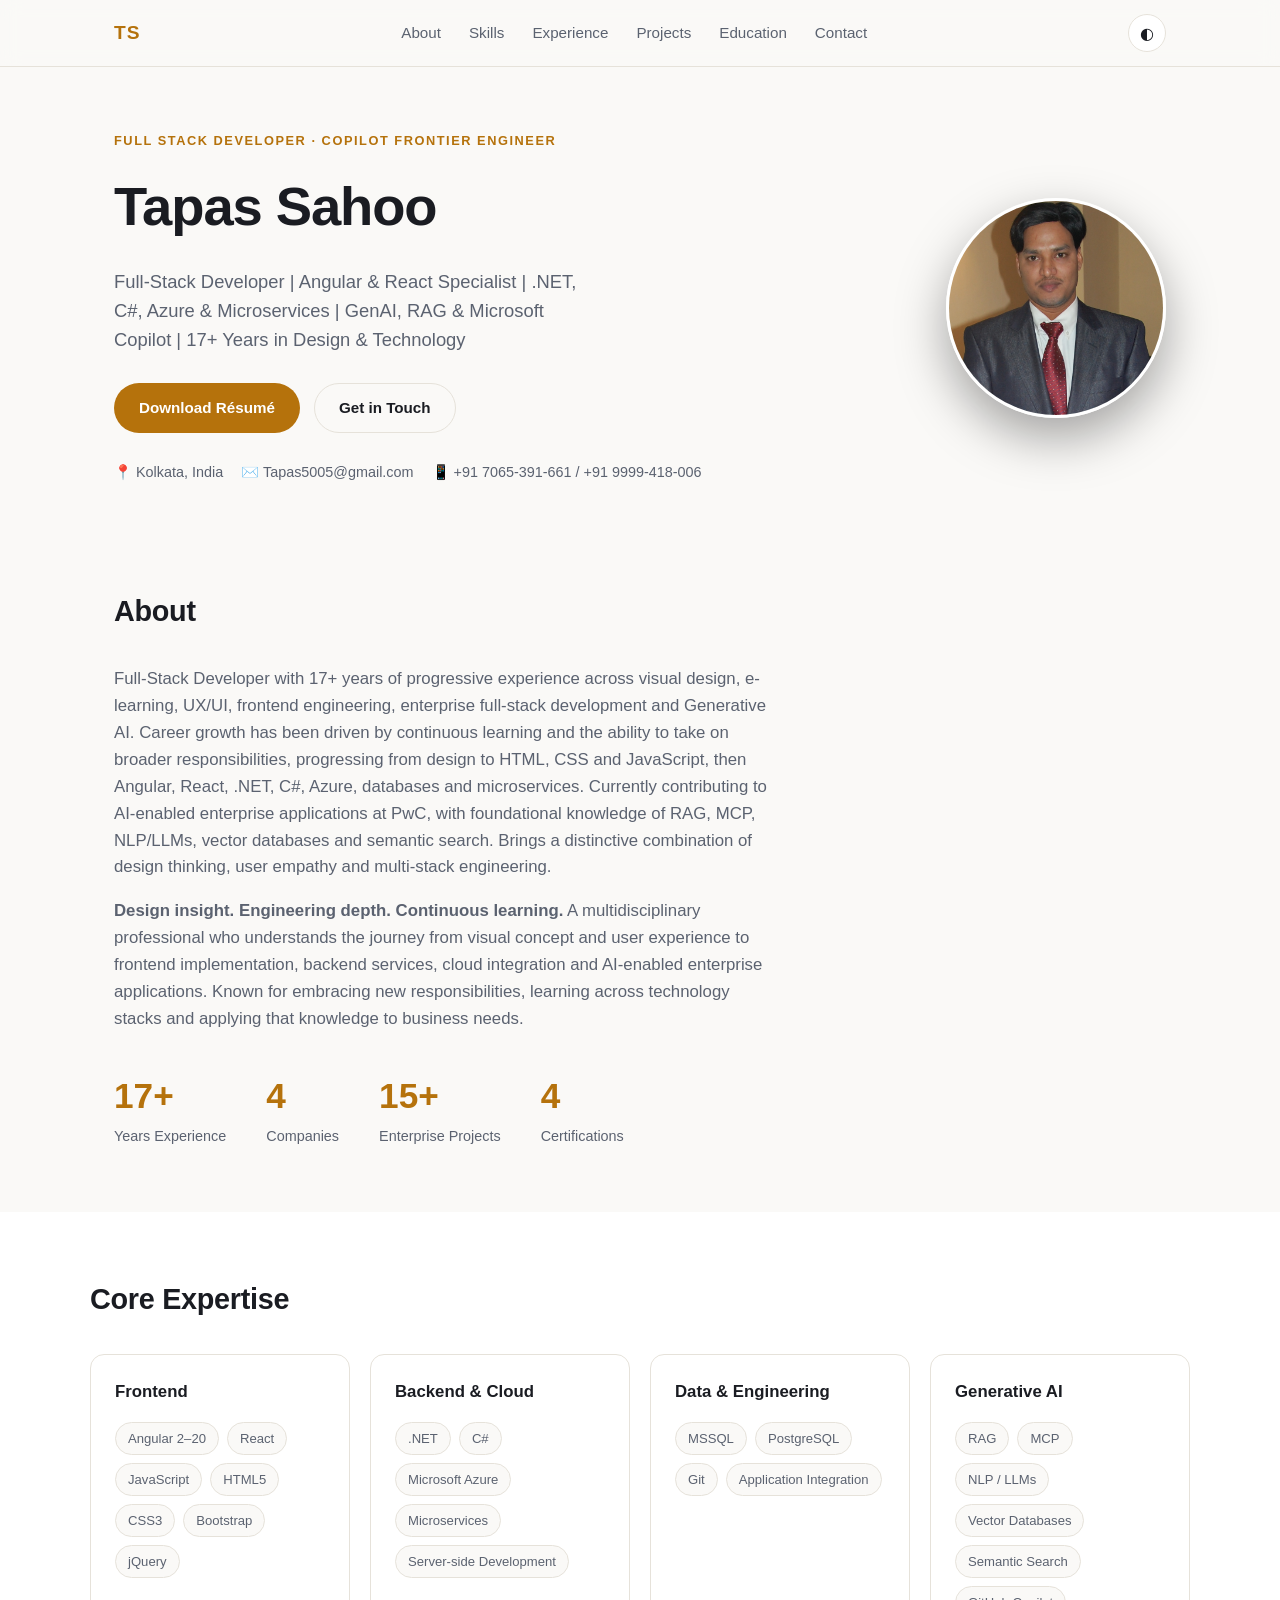
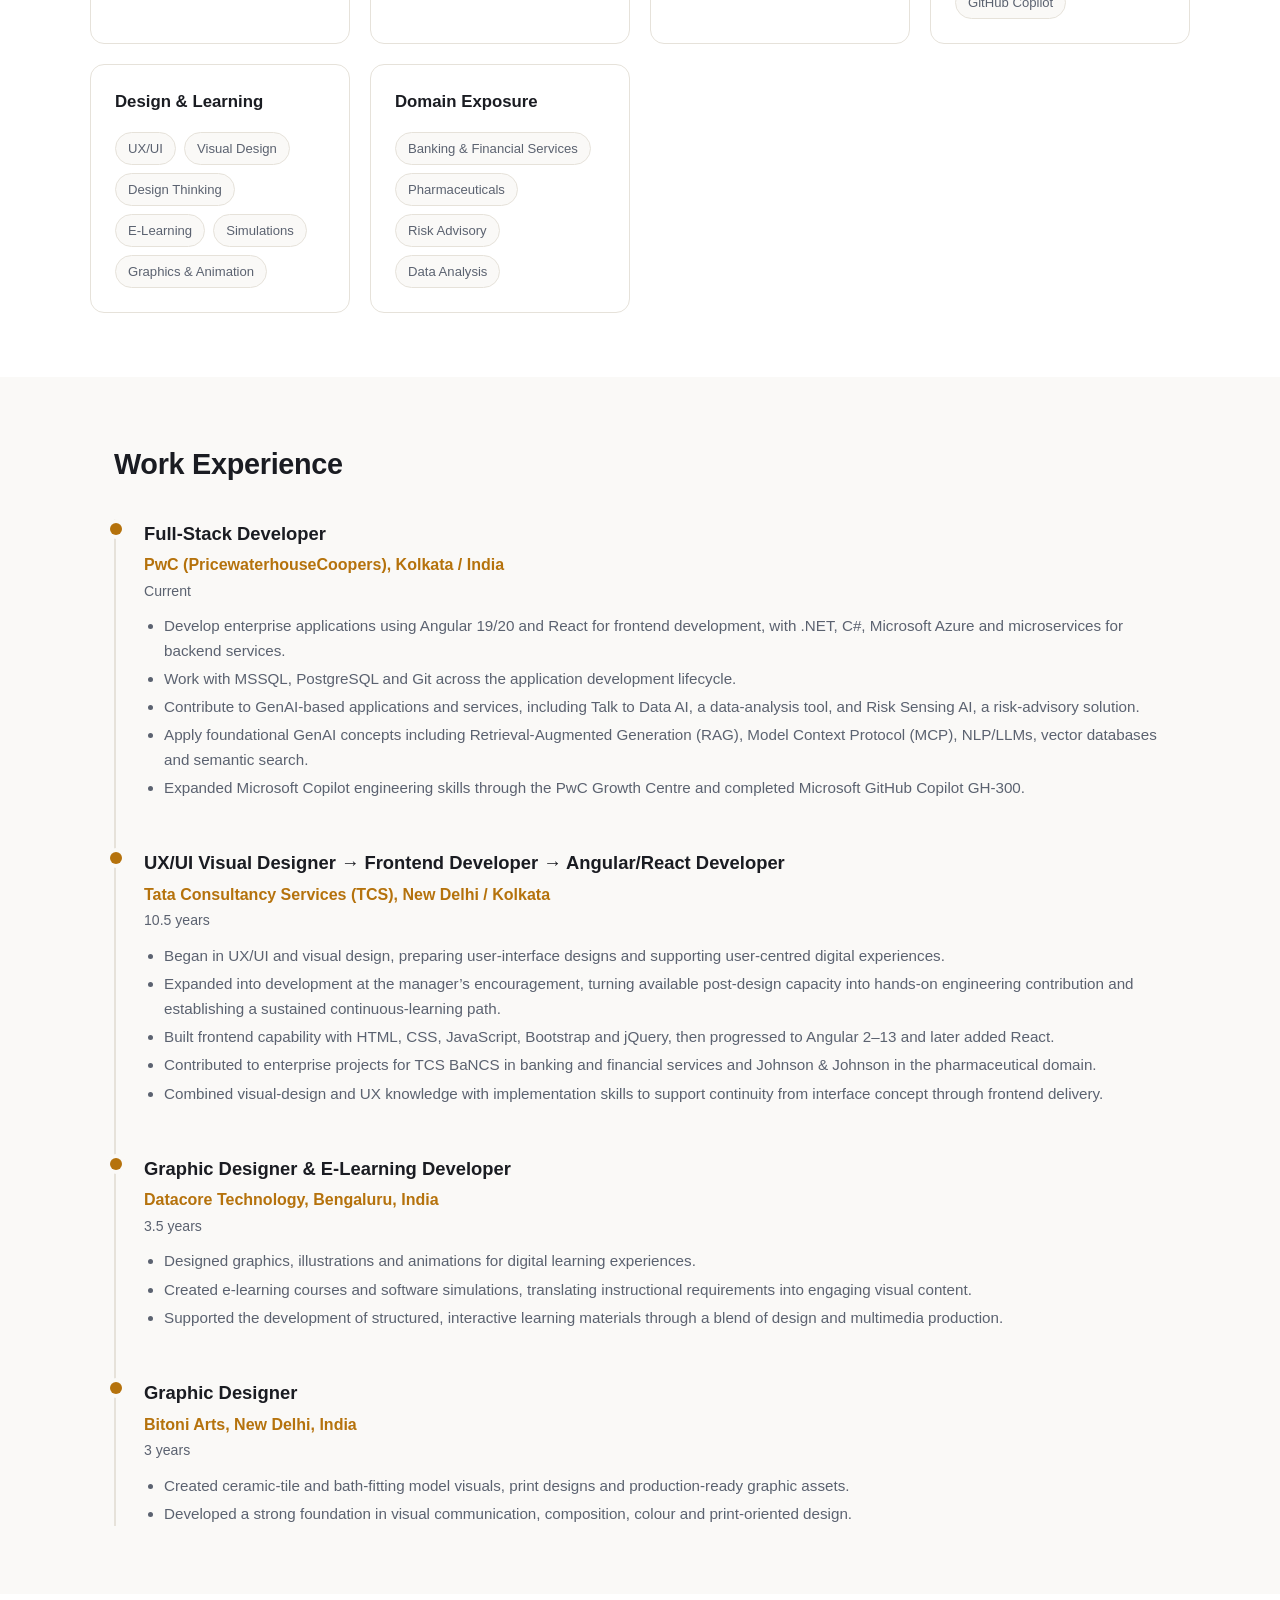
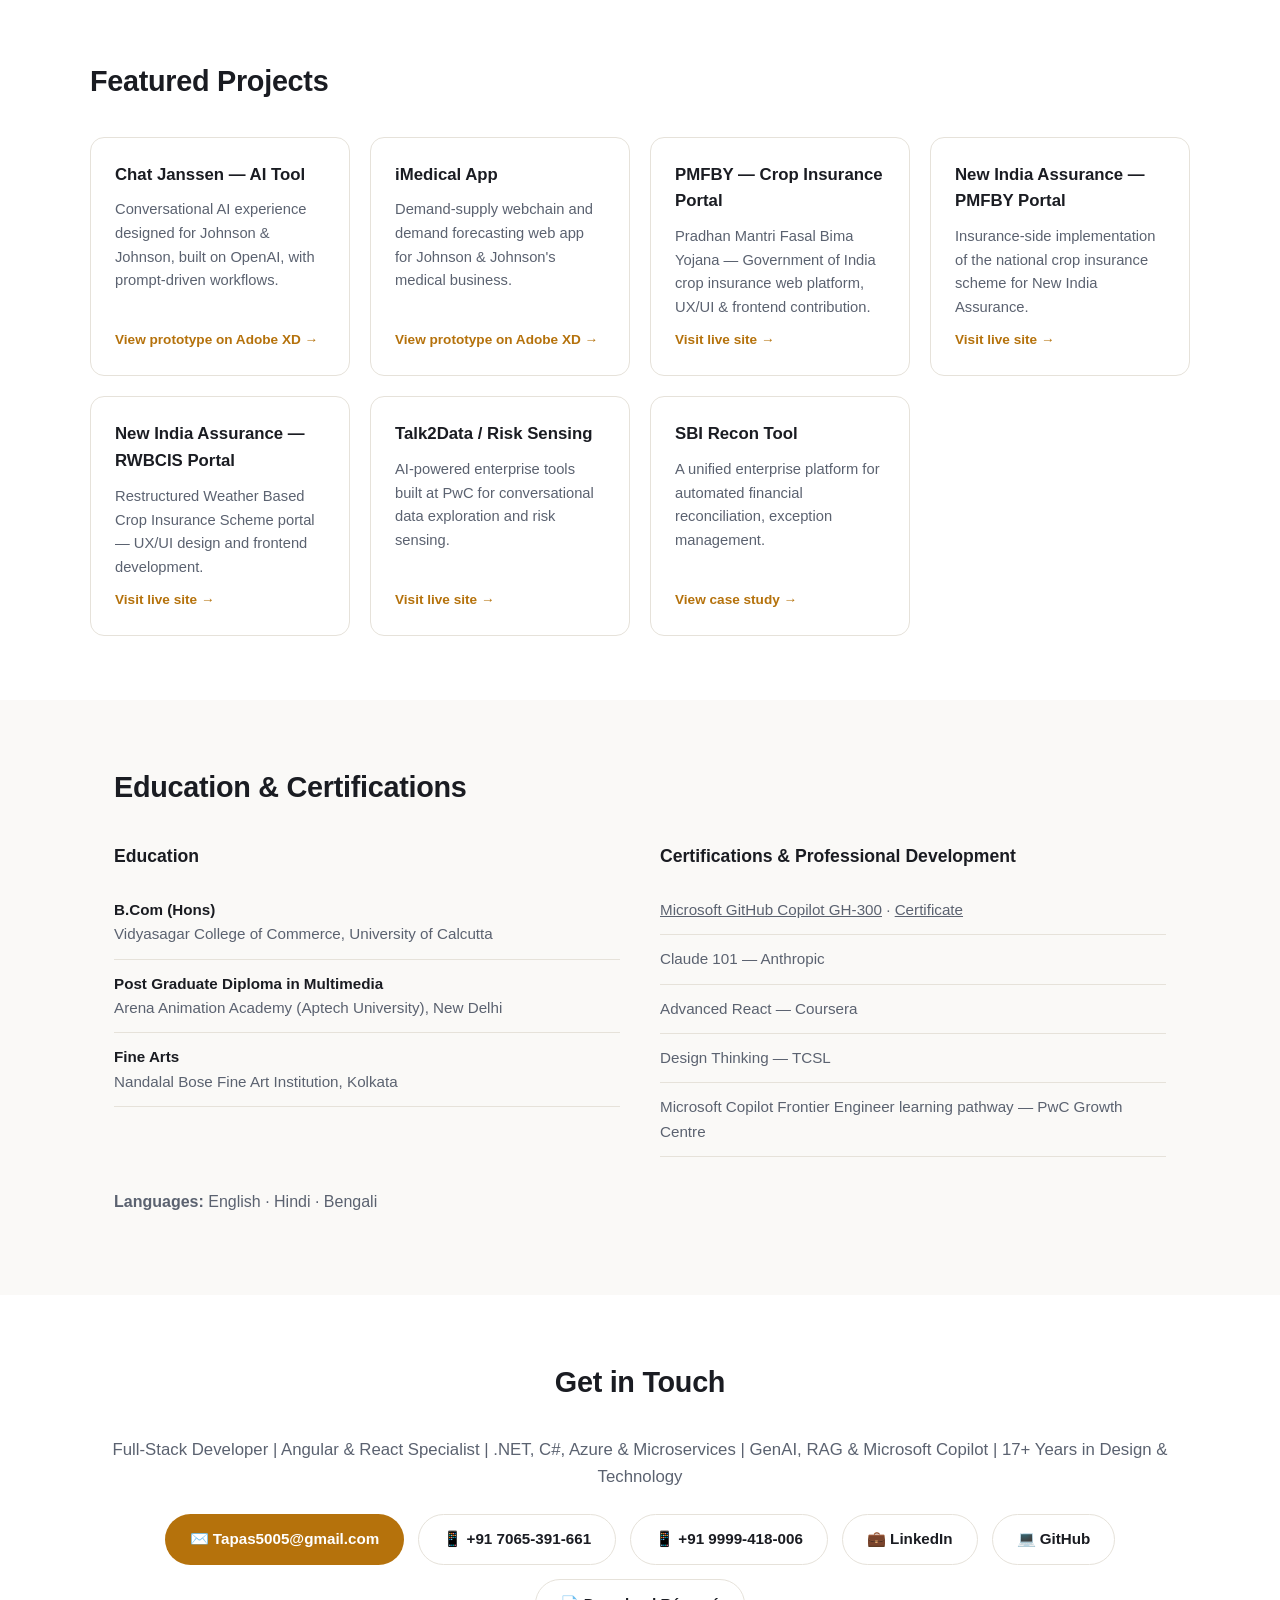
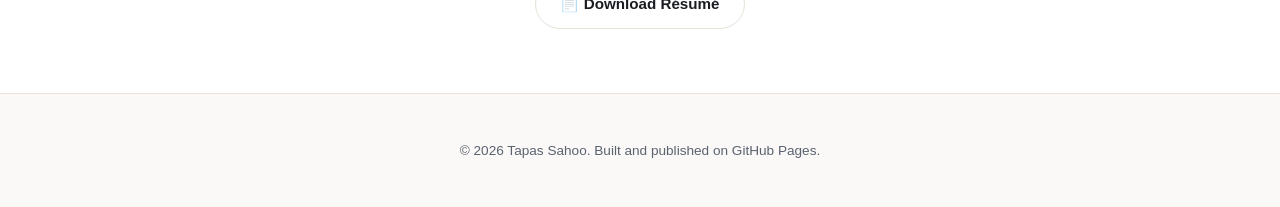
==== commit 83e9b6cf: "Sync portfolio with updated resume (Tapas_Resume.docx) Co-Authored-By: Claude Opus 5.5 <noreply@anth" ====
--- a/index.html
+++ b/index.html
@@ -35,11 +35,11 @@
       <h1>Tapas Sahoo</h1>
       <p class="tagline">Full-Stack Developer | Angular &amp; React Specialist | .NET, C#, Azure &amp; Microservices | GenAI, RAG &amp; Microsoft Copilot | 17+ Years in Design &amp; Technology</p>
       <div class="hero-cta">
-        <a href="assets/Tapas_Sahoo_Resume.pdf" class="btn btn-primary" download>Download Résumé</a>
+        <a href="assets/Tapas_Resume.docx" class="btn btn-primary" download>Download Résumé</a>
         <a href="#contact" class="btn btn-outline">Get in Touch</a>
       </div>
       <div class="hero-meta">
-        <span>📍 Bengaluru, India</span>
+        <span>📍 Kolkata, India</span>
         <span>✉️ Tapas5005@gmail.com</span>
         <span>📱 +91 7065-391-661 / +91 9999-418-006</span>
       </div>
@@ -55,13 +55,20 @@
   <section id="about" class="section">
     <h2 class="section-title">About</h2>
     <p class="about-text">
-      Full Stack Developer with 17+ years of experience, starting as a graphic designer and growing
-      through e-learning design, UX/UI visual design and frontend engineering into full stack development.
-      At PwC I build Generative AI apps and services, including Talk to Data AI (data analysis) and
-      Risk Sensing AI (risk advisory), with Angular 19/20 and React on the frontend and Microsoft Azure,
-      .NET/C#, MSSQL and PostgreSQL microservices on the backend. Trained as a Copilot Frontier Engineer
-      through the PwC Growth Center and Microsoft Certified in GitHub Copilot (GH-300). I also have working
-      knowledge of RAG, MCP, LLMs, vector databases and semantic search.
+      Full-Stack Developer with 17+ years of progressive experience across visual design, e-learning,
+      UX/UI, frontend engineering, enterprise full-stack development and Generative AI. Career growth has
+      been driven by continuous learning and the ability to take on broader responsibilities, progressing
+      from design to HTML, CSS and JavaScript, then Angular, React, .NET, C#, Azure, databases and
+      microservices. Currently contributing to AI-enabled enterprise applications at PwC, with foundational
+      knowledge of RAG, MCP, NLP/LLMs, vector databases and semantic search. Brings a distinctive
+      combination of design thinking, user empathy and multi-stack engineering.
+    </p>
+    <p class="about-text">
+      <strong>Design insight. Engineering depth. Continuous learning.</strong> A multidisciplinary
+      professional who understands the journey from visual concept and user experience to frontend
+      implementation, backend services, cloud integration and AI-enabled enterprise applications. Known for
+      embracing new responsibilities, learning across technology stacks and applying that knowledge to
+      business needs.
     </p>
     <div class="stat-row">
       <div class="stat"><span class="stat-num">17+</span><span class="stat-label">Years Experience</span></div>
@@ -72,47 +79,47 @@
   </section>
 
   <section id="skills" class="section alt">
-    <h2 class="section-title">Core Skills</h2>
+    <h2 class="section-title">Core Expertise</h2>
     <div class="skills-grid">
       <div class="skill-card">
-        <h3>UX/UI &amp; Visual Design</h3>
-        <ul class="tag-list">
-          <li>Wireframing</li><li>Prototyping</li><li>Design Systems</li>
-          <li>Double Diamond Process</li><li>Responsive Design</li>
-          <li>Heuristic Evaluation</li><li>WCAG Accessibility</li>
-        </ul>
-      </div>
-      <div class="skill-card">
-        <h3>Frontend Development</h3>
-        <ul class="tag-list">
-          <li>Angular (2 – 20)</li><li>React</li><li>TypeScript</li><li>RxJS</li>
-          <li>Redux</li><li>JavaScript</li><li>jQuery</li><li>HTML5</li><li>CSS3</li>
-          <li>Bootstrap</li><li>Material UI</li>
+        <h3>Frontend</h3>
+        <ul class="tag-list">
+          <li>Angular 2–20</li><li>React</li><li>JavaScript</li><li>HTML5</li>
+          <li>CSS3</li><li>Bootstrap</li><li>jQuery</li>
         </ul>
       </div>
       <div class="skill-card">
         <h3>Backend &amp; Cloud</h3>
         <ul class="tag-list">
-          <li>Microsoft Azure</li><li>.NET</li><li>C#</li><li>Microservices</li>
-          <li>REST APIs</li><li>MSSQL</li><li>PostgreSQL</li><li>Git</li>
-        </ul>
-      </div>
-      <div class="skill-card">
-        <h3>Generative AI &amp; AI-Assisted Engineering</h3>
-        <ul class="tag-list">
-          <li>GitHub Copilot (GH-300 Certified)</li>
-          <li>Copilot Frontier Engineer</li>
-          <li>Prompt Engineering (Claude, MS Copilot)</li>
-          <li>RAG</li><li>MCP</li><li>NLP / LLMs</li>
-          <li>Vector Databases</li><li>Semantic Search</li>
-          <li>Conversational AI Design</li>
-        </ul>
-      </div>
-      <div class="skill-card">
-        <h3>Tools</h3>
-        <ul class="tag-list">
-          <li>Figma</li><li>Adobe XD</li><li>Adobe Creative Cloud</li>
-          <li>Visual Studio</li><li>VS Code</li><li>Git</li><li>JIRA</li>
+          <li>.NET</li><li>C#</li><li>Microsoft Azure</li><li>Microservices</li>
+          <li>Server-side Development</li>
+        </ul>
+      </div>
+      <div class="skill-card">
+        <h3>Data &amp; Engineering</h3>
+        <ul class="tag-list">
+          <li>MSSQL</li><li>PostgreSQL</li><li>Git</li><li>Application Integration</li>
+        </ul>
+      </div>
+      <div class="skill-card">
+        <h3>Generative AI</h3>
+        <ul class="tag-list">
+          <li>RAG</li><li>MCP</li><li>NLP / LLMs</li><li>Vector Databases</li>
+          <li>Semantic Search</li><li>GitHub Copilot</li>
+        </ul>
+      </div>
+      <div class="skill-card">
+        <h3>Design &amp; Learning</h3>
+        <ul class="tag-list">
+          <li>UX/UI</li><li>Visual Design</li><li>Design Thinking</li><li>E-Learning</li>
+          <li>Simulations</li><li>Graphics &amp; Animation</li>
+        </ul>
+      </div>
+      <div class="skill-card">
+        <h3>Domain Exposure</h3>
+        <ul class="tag-list">
+          <li>Banking &amp; Financial Services</li><li>Pharmaceuticals</li>
+          <li>Risk Advisory</li><li>Data Analysis</li>
         </ul>
       </div>
     </div>
@@ -125,44 +132,45 @@
       <div class="timeline-item">
         <div class="timeline-marker"></div>
         <div class="timeline-content">
-          <h3>Senior Associate — Full Stack Developer</h3>
-          <p class="org">PwC (PricewaterhouseCoopers), Bangalore</p>
-          <p class="period">Sept 2025 – Present</p>
-          <p class="projects"><strong>Projects:</strong> Generative AI apps and services — Talk to Data AI (data analysis tool), Risk Sensing AI (risk advisory tool); also SBI Recon Tool and CBIC</p>
-          <ul>
-            <li>Build full stack enterprise applications with Angular 19/20 and React on the frontend, and Microsoft Azure, .NET/C#, MSSQL and PostgreSQL microservices on the backend</li>
-            <li>Develop Generative AI features using RAG, LLMs, vector databases and semantic search, and integrate MCP-based tooling</li>
-            <li>Completed the Copilot Frontier Engineer program through the PwC Growth Center and earned Microsoft's GitHub Copilot (GH-300) certification; use AI-assisted development across the delivery lifecycle</li>
-          </ul>
-        </div>
-      </div>
-
-      <div class="timeline-item">
-        <div class="timeline-marker"></div>
-        <div class="timeline-content">
-          <h3>UX/UI Visual Designer → Frontend Developer</h3>
+          <h3>Full-Stack Developer</h3>
+          <p class="org">PwC (PricewaterhouseCoopers), Kolkata / India</p>
+          <p class="period">Current</p>
+          <ul>
+            <li>Develop enterprise applications using Angular 19/20 and React for frontend development, with .NET, C#, Microsoft Azure and microservices for backend services.</li>
+            <li>Work with MSSQL, PostgreSQL and Git across the application development lifecycle.</li>
+            <li>Contribute to GenAI-based applications and services, including Talk to Data AI, a data-analysis tool, and Risk Sensing AI, a risk-advisory solution.</li>
+            <li>Apply foundational GenAI concepts including Retrieval-Augmented Generation (RAG), Model Context Protocol (MCP), NLP/LLMs, vector databases and semantic search.</li>
+            <li>Expanded Microsoft Copilot engineering skills through the PwC Growth Centre and completed Microsoft GitHub Copilot GH-300.</li>
+          </ul>
+        </div>
+      </div>
+
+      <div class="timeline-item">
+        <div class="timeline-marker"></div>
+        <div class="timeline-content">
+          <h3>UX/UI Visual Designer → Frontend Developer → Angular/React Developer</h3>
           <p class="org">Tata Consultancy Services (TCS), New Delhi / Kolkata</p>
-          <p class="period">2015 – 2025 (10.5 years)</p>
-          <p class="projects"><strong>Projects:</strong> TCS BaNCS — Banking &amp; Finance (NedBank, New India Assurance, UICC, Bahrain National Insurance, Sagen.com, Star Health, Bajaj Allianz); Pharmaceutical — Johnson &amp; Johnson (Chat Janssen OpenAI Tool, iMedical App)</p>
-          <ul>
-            <li>Joined as a UX/UI Visual Designer, designing web applications for banking, insurance and pharmaceutical clients</li>
-            <li>Grew into a UX + Frontend Developer through continuous learning, building with HTML5, CSS3, JavaScript, Bootstrap and jQuery</li>
-            <li>Moved on to Angular (versions 2 through 13), and later added React to the stack</li>
-            <li>Designed and built conversational AI experiences and prompt-driven workflows for Johnson &amp; Johnson</li>
-          </ul>
-        </div>
-      </div>
-
-      <div class="timeline-item">
-        <div class="timeline-marker"></div>
-        <div class="timeline-content">
-          <h3>Graphic Designer — E-Learning</h3>
-          <p class="org">Datacore Technologies, Bangalore</p>
-          <p class="period">2011 – 2014 (3.5 years)</p>
-          <p class="projects"><strong>Projects:</strong> British Petroleum, RAID Aid, Boehringer Ingelheim, Singapore Airlines, DHL, Aviva, General Electric</p>
-          <ul>
-            <li>Designed graphics and created e-learning courses, simulations and animations</li>
-            <li>Handled simulation capture, storyboarding and voice-over editing</li>
+          <p class="period">10.5 years</p>
+          <ul>
+            <li>Began in UX/UI and visual design, preparing user-interface designs and supporting user-centred digital experiences.</li>
+            <li>Expanded into development at the manager’s encouragement, turning available post-design capacity into hands-on engineering contribution and establishing a sustained continuous-learning path.</li>
+            <li>Built frontend capability with HTML, CSS, JavaScript, Bootstrap and jQuery, then progressed to Angular 2–13 and later added React.</li>
+            <li>Contributed to enterprise projects for TCS BaNCS in banking and financial services and Johnson &amp; Johnson in the pharmaceutical domain.</li>
+            <li>Combined visual-design and UX knowledge with implementation skills to support continuity from interface concept through frontend delivery.</li>
+          </ul>
+        </div>
+      </div>
+
+      <div class="timeline-item">
+        <div class="timeline-marker"></div>
+        <div class="timeline-content">
+          <h3>Graphic Designer &amp; E-Learning Developer</h3>
+          <p class="org">Datacore Technology, Bengaluru, India</p>
+          <p class="period">3.5 years</p>
+          <ul>
+            <li>Designed graphics, illustrations and animations for digital learning experiences.</li>
+            <li>Created e-learning courses and software simulations, translating instructional requirements into engaging visual content.</li>
+            <li>Supported the development of structured, interactive learning materials through a blend of design and multimedia production.</li>
           </ul>
         </div>
       </div>
@@ -171,11 +179,11 @@
         <div class="timeline-marker"></div>
         <div class="timeline-content">
           <h3>Graphic Designer</h3>
-          <p class="org">Bitoni Arts, New Delhi</p>
-          <p class="period">2008 – 2011 (3 years)</p>
-          <ul>
-            <li>Designed ceramic tile and bath fitting models</li>
-            <li>Created print designs and marketing collateral</li>
+          <p class="org">Bitoni Arts, New Delhi, India</p>
+          <p class="period">3 years</p>
+          <ul>
+            <li>Created ceramic-tile and bath-fitting model visuals, print designs and production-ready graphic assets.</li>
+            <li>Developed a strong foundation in visual communication, composition, colour and print-oriented design.</li>
           </ul>
         </div>
       </div>
@@ -244,12 +252,13 @@
         </ul>
       </div>
       <div>
-        <h3 class="sub-title">Certifications</h3>
+        <h3 class="sub-title">Certifications &amp; Professional Development</h3>
         <ul class="plain-list">
-          <li><a href="https://learn.microsoft.com/en-us/users/tapassahoo-8082/credentials/certification/github-copilot?tab=credentials-tab" target="_blank" rel="noopener">GitHub Copilot (GH-300) — Microsoft</a> · <a href="assets/Certification%20-%20MS-GH-300.pdf" target="_blank" rel="noopener">Certificate</a></li>
-          <li>Claude 101 — Anthropic Academy</li>
-          <li>React Advanced — Coursera</li>
-          <li>Advanced Design Thinking Method — TCSL</li>
+          <li><a href="https://learn.microsoft.com/en-us/users/tapassahoo-8082/credentials/certification/github-copilot?tab=credentials-tab" target="_blank" rel="noopener">Microsoft GitHub Copilot GH-300</a> · <a href="assets/Certification%20-%20MS-GH-300.pdf" target="_blank" rel="noopener">Certificate</a></li>
+          <li>Claude 101 — Anthropic</li>
+          <li>Advanced React — Coursera</li>
+          <li>Design Thinking — TCSL</li>
+          <li>Microsoft Copilot Frontier Engineer learning pathway — PwC Growth Centre</li>
         </ul>
       </div>
     </div>
@@ -263,8 +272,9 @@
       <a href="mailto:Tapas5005@gmail.com" class="btn btn-primary">✉️ Tapas5005@gmail.com</a>
       <a href="tel:+917065391661" class="btn btn-outline">📱 +91 7065-391-661</a>
       <a href="tel:+919999418006" class="btn btn-outline">📱 +91 9999-418-006</a>
+      <a href="https://www.linkedin.com/in/tapassahoo15/" class="btn btn-outline" target="_blank" rel="noopener">💼 LinkedIn</a>
       <a href="https://github.com/connectwithtapas" class="btn btn-outline" target="_blank" rel="noopener">💻 GitHub</a>
-      <a href="assets/Tapas_Sahoo_Resume.pdf" class="btn btn-outline" download>📄 Download Résumé</a>
+      <a href="assets/Tapas_Resume.docx" class="btn btn-outline" download>📄 Download Résumé</a>
     </div>
   </section>
 
